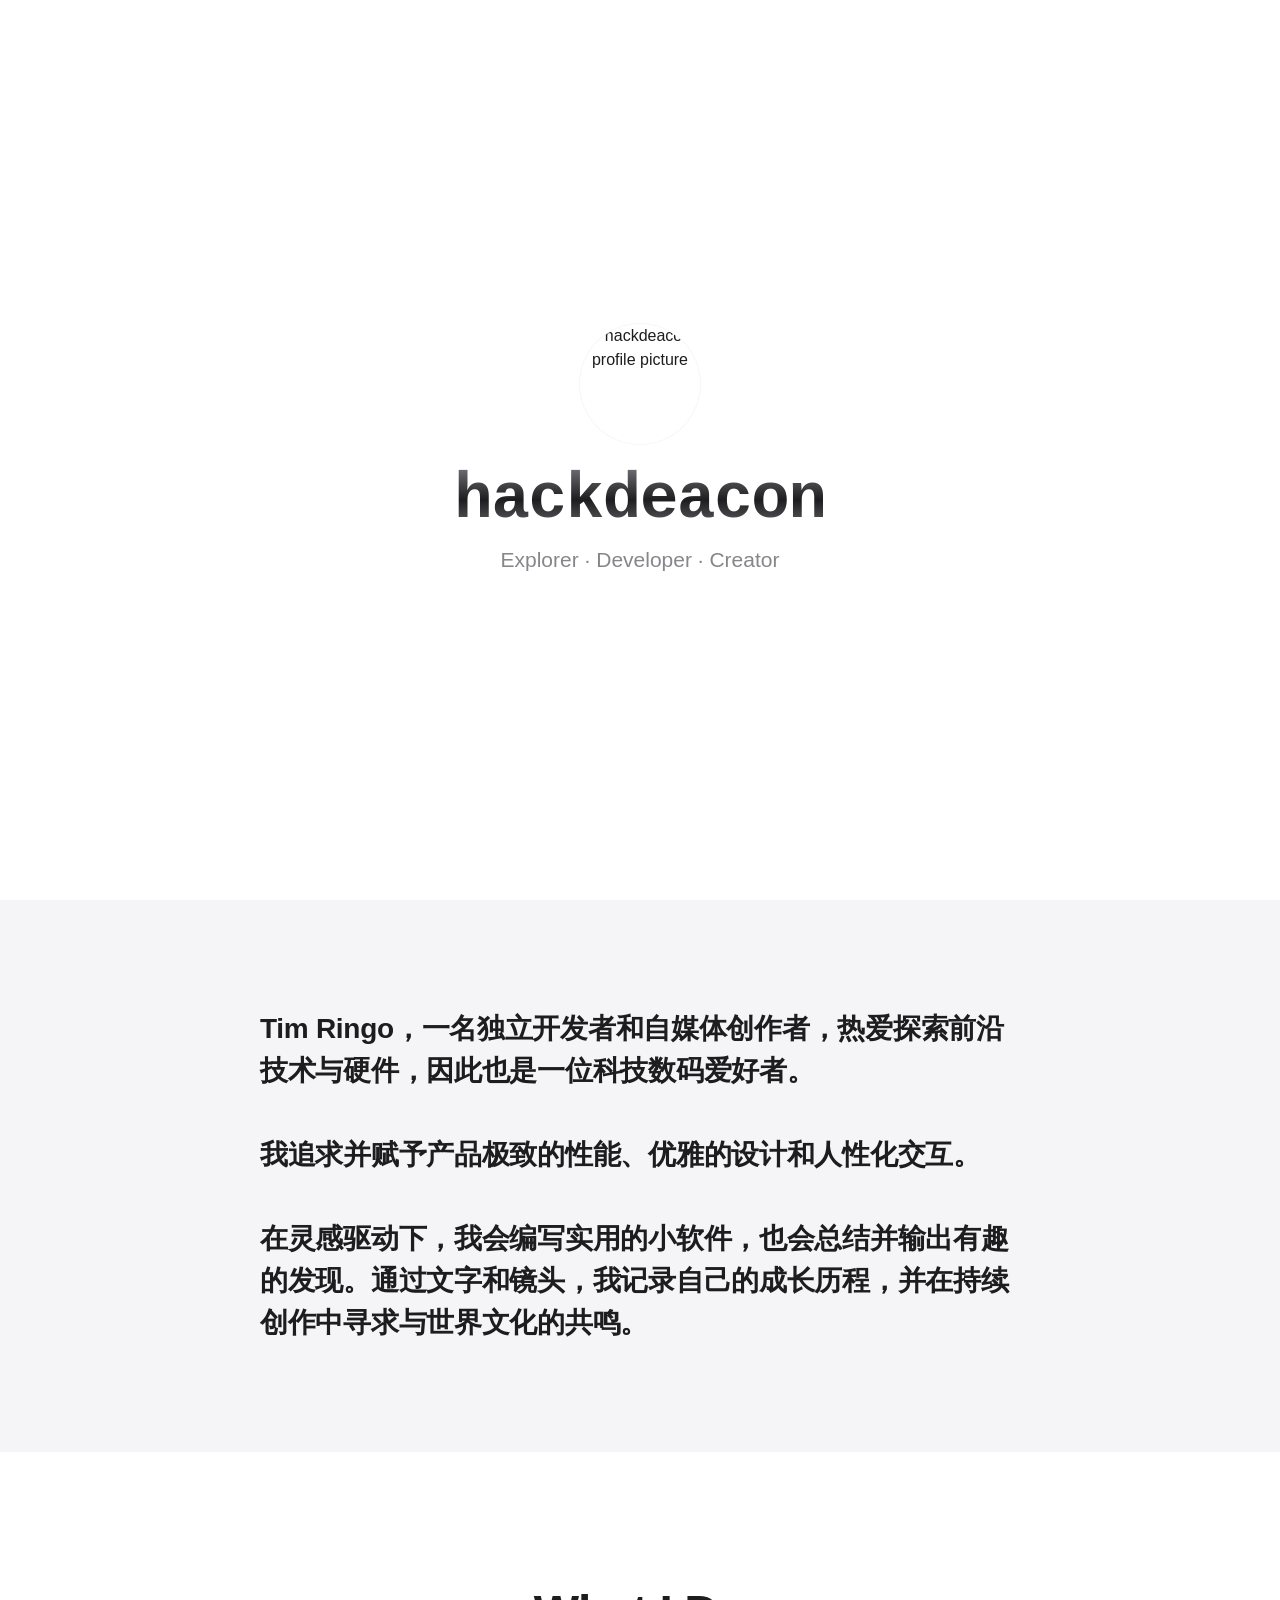
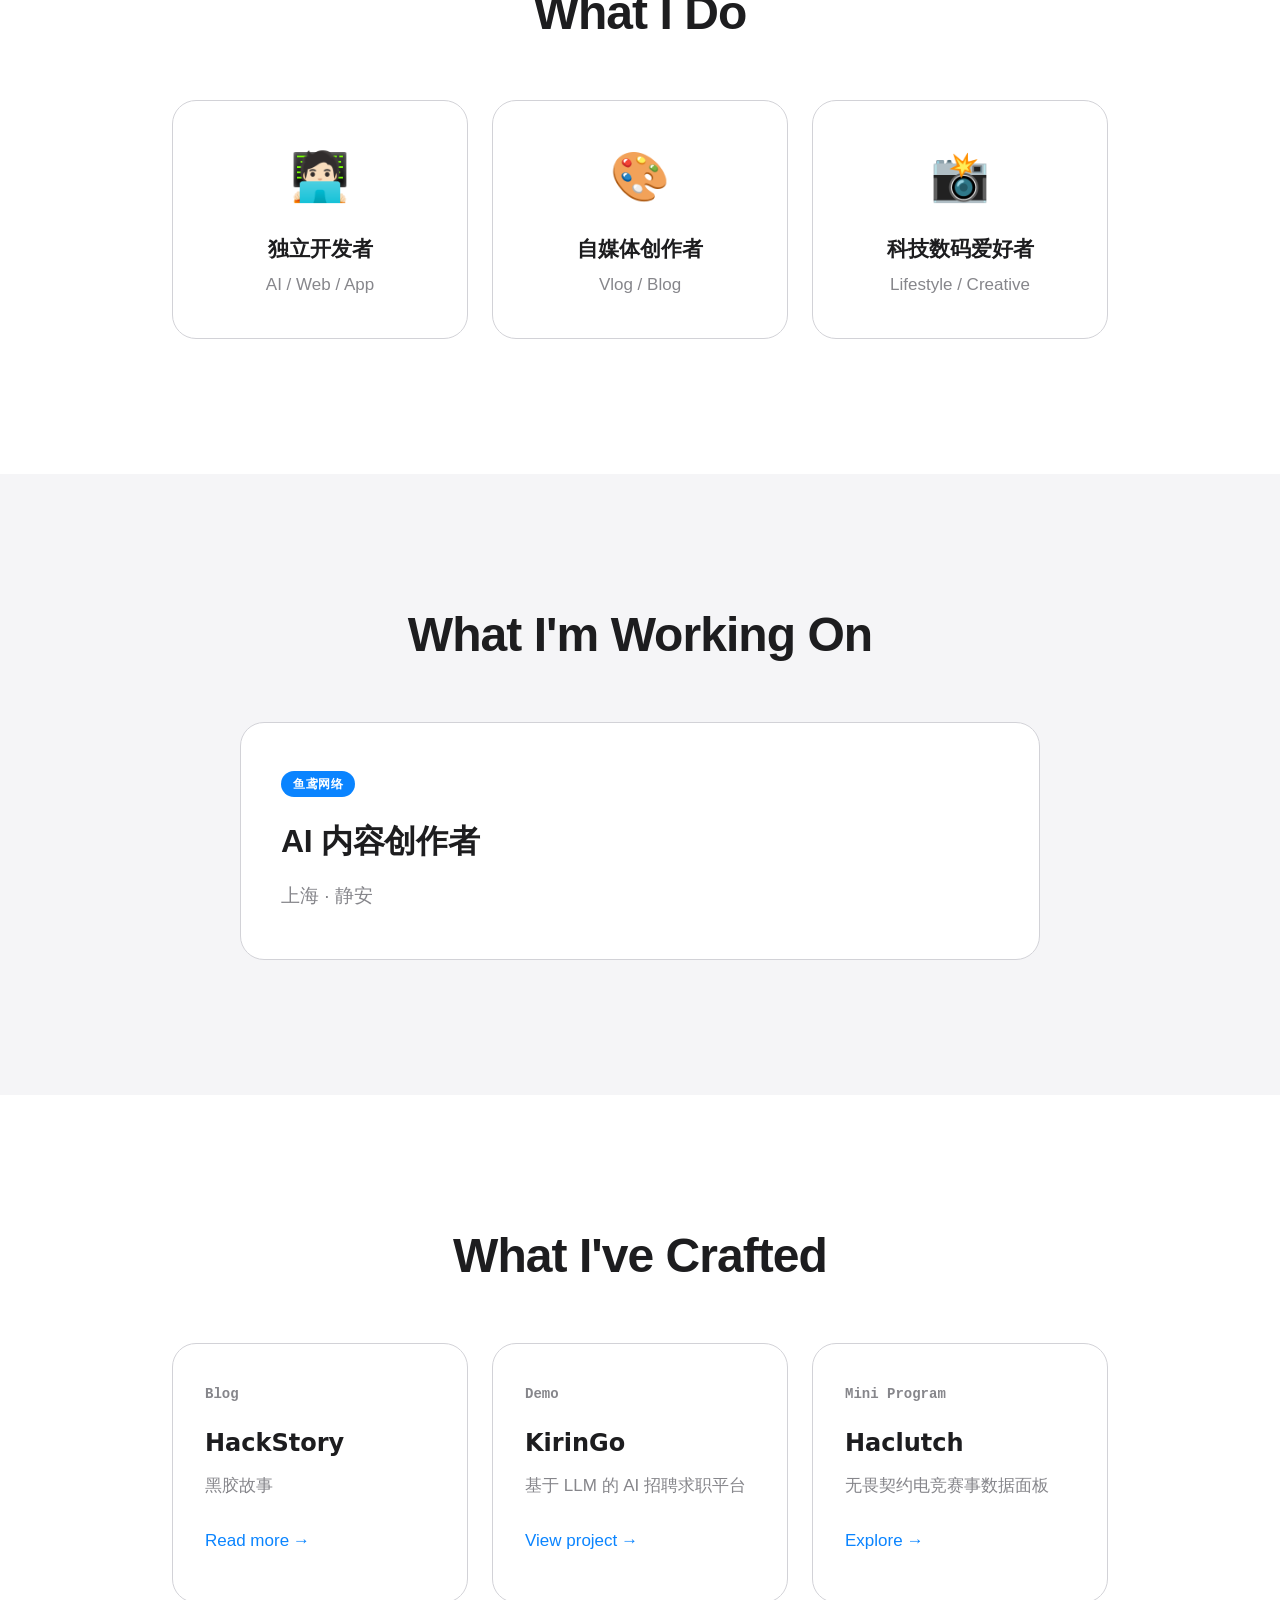
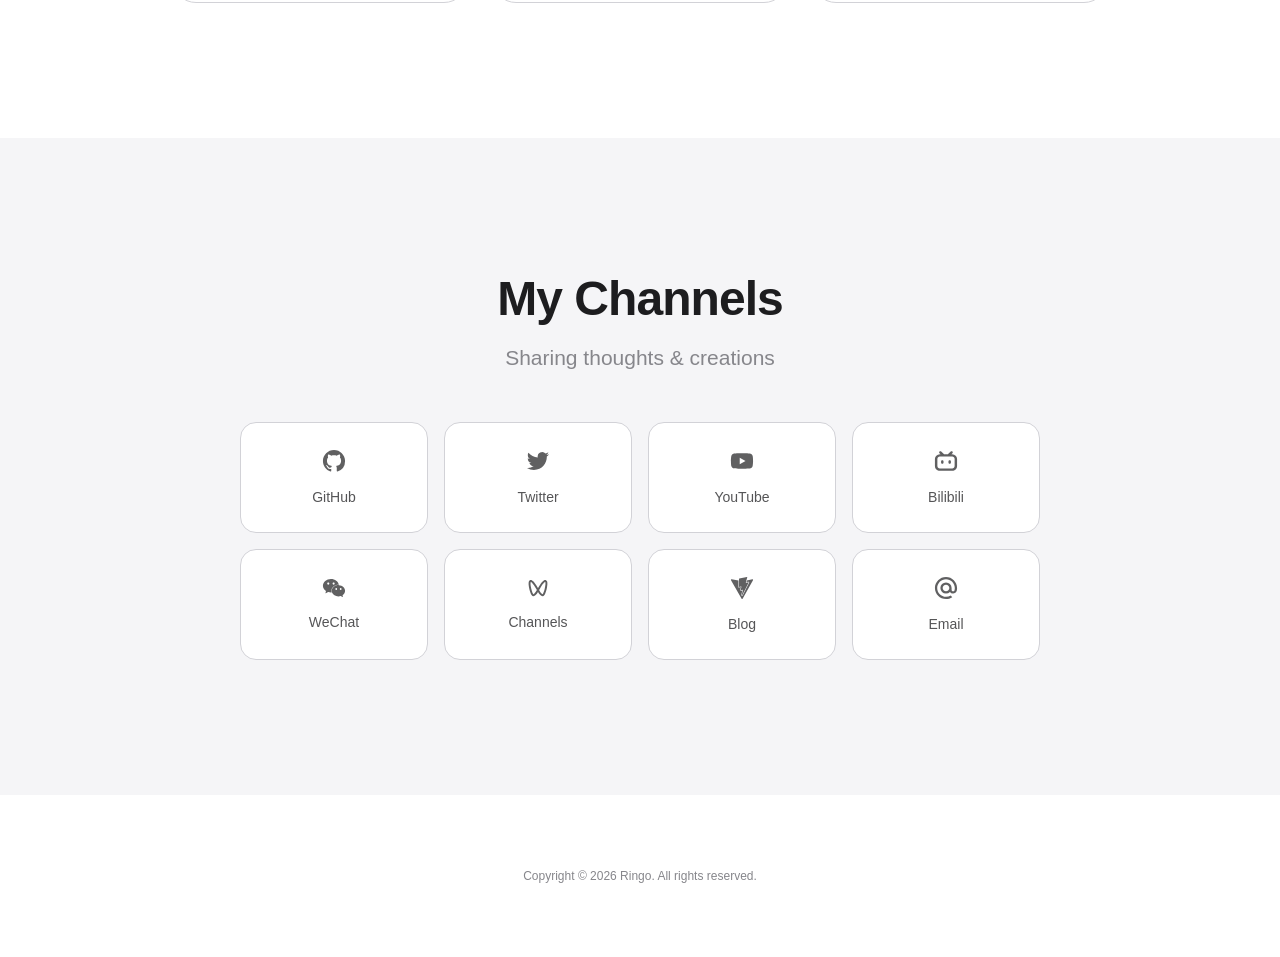
==== index.html @ c04f40dc "Update index.html" ====
<!DOCTYPE html>
<html lang="en">

<head>
    <meta charset="UTF-8">
    <meta name="viewport" content="width=device-width, initial-scale=1.0, viewport-fit=cover">

    <meta name="format-detection" content="telephone=no">
    <meta name="mobile-web-app-capable" content="yes">
    <meta name="apple-mobile-web-app-capable" content="yes">
    <meta name="apple-mobile-web-app-status-bar-style" content="black-translucent">

    <title>hackdeacon</title>
    <meta name="description"
        content="黑衣执事（hackdeacon）是天麟（Ringo）的个人品牌，专注 AI、Web、App 开发与科技数码内容创作。追求极致性能与优雅设计，用代码和镜头记录创作历程。">
    <meta name="keywords" content="黑衣执事, hackdeacon, 天麟, Ringo, 独立开发者, 自媒体创作者, 科技数码, developer, content creator, tech enthusiast">
    <meta name="author" content="天麟 Ringo">
    <meta name="robots" content="index, follow">
    <link rel="canonical" href="https://hackdeacon.cn/">

    <meta property="og:type" content="website">
    <meta property="og:url" content="https://hackdeacon.cn/">
    <meta property="og:title" content="hackdeacon | 黑衣执事">
    <meta property="og:description"
        content="黑衣执事（hackdeacon）是天麟（Ringo）的个人品牌，专注 AI、Web、App 开发与科技数码内容创作。追求极致性能与优雅设计，用代码和镜头记录创作历程。">
    <meta property="og:image" content="https://rz.hackdeacon.cn/hotlink-ok/Warm_Woodlight.webp">
    <meta property="og:image:width" content="1200">
    <meta property="og:image:height" content="630">
    <meta property="og:image:alt" content="黑衣执事 hackdeacon - Developer, Creator, Techie">
    <meta property="og:site_name" content="黑衣执事 hackdeacon">
    <meta property="og:locale" content="zh_CN">

    <meta property="twitter:card" content="summary_large_image">
    <meta property="twitter:url" content="https://hackdeacon.cn/">
    <meta property="twitter:title" content="hackdeacon | 黑衣执事">
    <meta property="twitter:description"
        content="黑衣执事（hackdeacon）是天麟（Ringo）的个人品牌，专注 AI、Web、App 开发与科技数码内容创作。追求极致性能与优雅设计，用代码和镜头记录创作历程。">
    <meta property="twitter:image" content="https://rz.hackdeacon.cn/hotlink-ok/Warm_Woodlight.webp">
    <meta name="twitter:creator" content="@hackdeacon">
    <meta name="twitter:site" content="@hackdeacon">

    <meta name="theme-color" content="#ffffff" media="(prefers-color-scheme: light)">
    <meta name="theme-color" content="#000000" media="(prefers-color-scheme: dark)">

    <link rel="icon" type="image/png" sizes="32x32" href="https://pic.hackdeacon.cn/hack.png">
    <link rel="icon" type="image/png" sizes="16x16" href="https://pic.hackdeacon.cn/hack.png">
    <link rel="shortcut icon" href="https://pic.hackdeacon.cn/hack.png">

    <link rel="apple-touch-icon" sizes="180x180" href="https://pic.hackdeacon.cn/hack.png">
    <link rel="apple-touch-icon" sizes="152x152" href="https://pic.hackdeacon.cn/hack.png">
    <link rel="apple-touch-icon" sizes="120x120" href="https://pic.hackdeacon.cn/hack.png">
    <link rel="apple-touch-icon" sizes="76x76" href="https://pic.hackdeacon.cn/hack.png">

    <link rel="preconnect" href="https://pic.hackdeacon.cn" crossorigin>
    <link rel="dns-prefetch" href="https://pic.hackdeacon.cn">

    <style>
        :root {
            --bg: #fff;
            --bg-secondary: #f5f5f7;
            --text: #1d1d1f;
            --text-secondary: #86868b;
            --border: #d2d2d7;
            --accent: #0A84FF;
            --card-bg: #fff;
        }

        @media (prefers-color-scheme: dark) {
            :root {
                --bg: #000;
                --bg-secondary: #1d1d1f;
                --text: #f5f5f7;
                --text-secondary: #86868b;
                --border: #424245;
                --accent: #FF5C8D;
                --card-bg: #1d1d1f;
            }
        }

        * {
            margin: 0;
            padding: 0;
            box-sizing: border-box;
        }

        body {
            font-family: -apple-system, BlinkMacSystemFont, 'Segoe UI', 'Roboto', 'Helvetica Neue', Arial, sans-serif;
            background: var(--bg);
            color: var(--text);
            line-height: 1.5;
            -webkit-font-smoothing: antialiased;
            -moz-osx-font-smoothing: grayscale;
        }

        .hero {
            min-height: 100vh;
            min-height: 100dvh;
            display: flex;
            flex-direction: column;
            justify-content: center;
            align-items: center;
            text-align: center;
            padding: 22px;
        }
    </style>

    <link rel="stylesheet" href="styles.css">

    <script type="application/ld+json">
    {
        "@context": "https://schema.org",
        "@graph": [
            {
                "@type": "Person",
                "@id": "https://hackdeacon.cn/#person",
                "name": "天麟",
                "alternateName": ["Ringo", "hackdeacon", "黑衣执事"],
                "url": "https://hackdeacon.cn/",
                "image": "https://pic.hackdeacon.cn/hack-640.webp",
                "description": "黑衣执事（hackdeacon）是天麟（Ringo）的个人品牌，专注 AI、Web、App 开发与科技数码内容创作。追求极致性能与优雅设计，用代码和镜头记录创作历程。",
                "jobTitle": "Indie Developer & Content Creator",
                "email": "hello@hackdeacon.cn",
                "sameAs": [
                    "https://github.com/hackdeacon",
                    "https://x.com/hackdeacon",
                    "https://youtube.com/@hackdeacon",
                    "https://space.bilibili.com/287107582",
                    "https://hackstory.cn"
                ]
            },
            {
                "@type": "WebSite",
                "@id": "https://hackdeacon.cn/#website",
                "name": "黑衣执事 hackdeacon",
                "url": "https://hackdeacon.cn/",
                "publisher": {
                    "@id": "https://hackdeacon.cn/#person"
                },
                "inLanguage": "zh-CN"
            },
            {
                "@type": "ProfilePage",
                "@id": "https://hackdeacon.cn/#profilepage",
                "url": "https://hackdeacon.cn/",
                "name": "黑衣执事 hackdeacon | 天麟 Ringo",
                "isPartOf": {
                    "@id": "https://hackdeacon.cn/#website"
                },
                "mainEntity": {
                    "@id": "https://hackdeacon.cn/#person"
                },
                "inLanguage": "zh-CN"
            }
        ]
    }
    </script>
</head>

<body>
    <header>
        <section class="hero">
            <img src="https://pic.hackdeacon.cn/hack-640.webp" class="avatar" alt="hackdeacon profile picture" width="120"
                height="120" loading="eager" fetchpriority="high" decoding="async">
            <h1>hackdeacon</h1>
            <p class="subtitle">Explorer · Developer · Creator</p>
        </section>
    </header>

    <main id="main-content">
    <section class="about">
        <div class="container">
            <p class="lead">
                Tim Ringo，一名独立开发者和自媒体创作者，热爱探索前沿技术与硬件，因此也是一位科技数码爱好者。
                <br><br>
                我追求并赋予产品极致的性能、优雅的设计和人性化交互。
                <br><br>
                在灵感驱动下，我会编写实用的小软件，也会总结并输出有趣的发现。通过文字和镜头，我记录自己的成长历程，并在持续创作中寻求与世界文化的共鸣。
            </p>
        </div>
    </section>

    <section class="skills">
        <div class="container">
            <h2>What I Do</h2>
            <div class="skills-grid">
                <div class="skill-card">
                    <div class="skill-icon">🧑🏻‍💻</div>
                    <h3>独立开发者</h3>
                    <p>AI / Web / App</p>
                </div>
                <div class="skill-card">
                    <div class="skill-icon">🎨</div>
                    <h3>自媒体创作者</h3>
                    <p>Vlog / Blog</p>
                </div>
                <div class="skill-card">
                    <div class="skill-icon">📸</div>
                    <h3>科技数码爱好者</h3>
                    <p>Lifestyle / Creative</p>
                </div>
            </div>
        </div>
    </section>

    <section class="current">
        <div class="container">
            <h2>What I'm Working On</h2>
            <div class="current-card">
                <span class="badge">鱼鸢网络</span>
                <h3>AI 内容创作者</h3>
                <p>上海 · 静安</p>
            </div>
        </div>
    </section>

    <section class="projects">
        <div class="container">
            <h2>What I've Crafted</h2>
            <div class="projects-grid">
                <article class="project-card">
                    <div class="project-number">Blog</div>
                    <h3>HackStory</h3>
                    <p>黑胶故事</p>
                    <a href="https://hackstory.cn" class="link" target="_blank" aria-label="Read more about HackStory">Read more</a>
                </article>
                <article class="project-card">
                    <div class="project-number">Demo</div>
                    <h3>KirinGo</h3>
                    <p>基于 LLM 的 AI 招聘求职平台</p>
                    <a href="https://kiringo.cn" class="link" target="_blank">View project</a>
                </article>
                <article class="project-card">
                    <div class="project-number">Mini Program</div>
                    <h3>Haclutch</h3>
                    <p>无畏契约电竞赛事数据面板</p>
                    <a href="https://vct.hackdeacon.cn" class="link" target="_blank">Explore</a>
                </article>
            </div>
        </div>
    </section>

    <section class="channels">
        <div class="container">
            <h2>My Channels</h2>
            <p class="section-desc">Sharing thoughts & creations</p>
            <nav class="social-links">
                <a href="https://github.com/hackdeacon" target="_blank" rel="noopener noreferrer" aria-label="GitHub"
                    data-platform="github">
                    <svg viewBox="-1 -1 26 26" fill="currentColor">
                        <path
                            d="M12 0C5.37 0 0 5.37 0 12c0 5.31 3.435 9.795 8.205 11.385.6.105.825-.255.825-.57 0-.285-.015-1.23-.015-2.235-3.015.555-3.795-.735-4.035-1.41-.135-.345-.72-1.41-1.23-1.695-.42-.225-1.02-.78-.015-.795.945-.015 1.62.87 1.845 1.23 1.08 1.815 2.805 1.305 3.495.99.105-.78.42-1.305.765-1.605-2.67-.3-5.46-1.335-5.46-5.925 0-1.305.465-2.385 1.23-3.225-.12-.3-.54-1.53.12-3.18 0 0 1.005-.315 3.3 1.23.96-.27 1.98-.405 3-.405s2.04.135 3 .405c2.295-1.56 3.3-1.23 3.3-1.23.66 1.65.24 2.88.12 3.18.765.84 1.23 1.905 1.23 3.225 0 4.605-2.805 5.625-5.475 5.925.435.375.81 1.095.81 2.22 0 1.605-.015 2.895-.015 3.3 0 .315.225.69.825.57A12.02 12.02 0 0024 12c0-6.63-5.37-12-12-12z" />
                    </svg>
                    <span>GitHub</span>
                </a>
                <a href="https://x.com/hackdeacon" target="_blank" rel="noopener noreferrer" aria-label="Twitter"
                    data-platform="twitter">
                    <svg viewBox="-1 -1 26 26" fill="currentColor">
                        <path
                            d="M23.953 4.57a10 10 0 01-2.825.775 4.958 4.958 0 002.163-2.723c-.951.555-2.005.959-3.127 1.184a4.92 4.92 0 00-8.384 4.482C7.69 8.095 4.067 6.13 1.64 3.162a4.822 4.822 0 00-.666 2.475c0 1.71.87 3.213 2.188 4.096a4.904 4.904 0 01-2.228-.616v.06a4.923 4.923 0 003.946 4.827 4.996 4.996 0 01-2.212.085 4.936 4.936 0 004.604 3.417 9.867 9.867 0 01-6.102 2.105c-.39 0-.779-.023-1.17-.067a13.995 13.995 0 007.557 2.209c9.053 0 13.998-7.496 13.998-13.985 0-.21 0-.42-.015-.63A9.935 9.935 0 0024 4.59z" />
                    </svg>
                    <span>Twitter</span>
                </a>
                <a href="https://youtube.com/@hackdeacon" target="_blank" rel="noopener noreferrer" aria-label="YouTube"
                    data-platform="youtube">
                    <svg viewBox="-1 -1 26 26" fill="currentColor">
                        <path
                            d="M23.498 6.186a3.016 3.016 0 0 0-2.122-2.136C19.505 3.545 12 3.545 12 3.545s-7.505 0-9.377.505A3.017 3.017 0 0 0 .502 6.186C0 8.07 0 12 0 12s0 3.93.502 5.814a3.016 3.016 0 0 0 2.122 2.136c1.871.505 9.376.505 9.376.505s7.505 0 9.377-.505a3.015 3.015 0 0 0 2.122-2.136C24 15.93 24 12 24 12s0-3.93-.502-5.814zM9.545 15.568V8.432L15.818 12l-6.273 3.568z" />
                    </svg>
                    <span>YouTube</span>
                </a>
                <a href="https://space.bilibili.com/287107582" target="_blank" rel="noopener noreferrer"
                    aria-label="Bilibili" data-platform="bilibili">
                    <svg viewBox="-1 -1 26 26" fill="currentColor">
                        <path
                            d="M17.813 4.653h.854c1.51.054 2.769.578 3.773 1.574 1.004.995 1.524 2.249 1.56 3.76v7.36c-.036 1.51-.556 2.769-1.56 3.773s-2.262 1.524-3.773 1.56H5.333c-1.51-.036-2.769-.556-3.773-1.56S.036 18.858 0 17.347v-7.36c.036-1.511.556-2.765 1.56-3.76 1.004-.996 2.262-1.52 3.773-1.574h.774l-1.174-1.12a1.234 1.234 0 0 1-.373-.906c0-.356.124-.658.373-.907l.027-.027c.267-.249.573-.373.92-.373.347 0 .653.124.92.373L9.653 4.44c.071.071.134.142.187.213h4.267a.836.836 0 0 1 .16-.213l2.853-2.747c.267-.249.573-.373.92-.373.347 0 .662.151.929.4.267.249.391.551.391.907 0 .355-.124.657-.373.906zM5.333 7.24c-.746.018-1.373.276-1.88.773-.506.498-.769 1.13-.786 1.894v7.52c.017.764.28 1.395.786 1.893.507.498 1.134.756 1.88.773h13.334c.746-.017 1.373-.275 1.88-.773.506-.498.769-1.129.786-1.893v-7.52c-.017-.765-.28-1.396-.786-1.894-.507-.497-1.134-.755-1.88-.773zM8 11.107c.373 0 .684.124.933.373.25.249.383.569.4.96v1.173c-.017.391-.15.711-.4.96-.249.25-.56.374-.933.374s-.684-.125-.933-.374c-.25-.249-.383-.569-.4-.96V12.44c.017-.391.15-.711.4-.96.249-.249.56-.373.933-.373zm8 0c.373 0 .684.124.933.373.25.249.383.569.4.96v1.173c-.017.391-.15.711-.4.96-.249.25-.56.374-.933.374s-.684-.125-.933-.374c-.25-.249-.383-.569-.4-.96V12.44c.017-.391.15-.711.4-.96.249-.249.56-.373.933-.373z" />
                    </svg>
                    <span>Bilibili</span>
                </a>
                <button type="button" aria-label="WeChat" title="微信公众号" data-platform="wechat">
                    <svg viewBox="-1 -1 26 26" fill="currentColor">
                        <path
                            d="M8.691 2.188C3.891 2.188 0 5.476 0 9.53c0 2.212 1.17 4.203 3.002 5.55a.59.59 0 0 1 .213.665l-.39 1.48c-.019.07-.048.141-.048.213 0 .163.13.295.29.295a.326.326 0 0 0 .167-.054l1.903-1.114a.864.864 0 0 1 .717-.098 10.16 10.16 0 0 0 2.837.403c.276 0 .543-.027.811-.05-.857-2.578.157-4.972 1.932-6.446 1.703-1.415 3.882-1.98 5.853-1.838-.576-3.583-4.196-6.348-8.596-6.348zM5.785 5.991c.642 0 1.162.529 1.162 1.18a1.17 1.17 0 0 1-1.162 1.178A1.17 1.17 0 0 1 4.623 7.17c0-.651.52-1.18 1.162-1.18zm5.813 0c.642 0 1.162.529 1.162 1.18a1.17 1.17 0 0 1-1.162 1.178 1.17 1.17 0 0 1-1.162-1.178c0-.651.52-1.18 1.162-1.18zm5.34 2.867c-1.797-.052-3.746.512-5.28 1.786-1.72 1.428-2.687 3.72-1.78 6.22.942 2.453 3.666 4.229 6.884 4.229.826 0 1.622-.12 2.361-.336a.722.722 0 0 1 .598.082l1.584.926a.272.272 0 0 0 .14.047c.134 0 .24-.111.24-.247 0-.06-.023-.12-.038-.177l-.327-1.233a.582.582 0 0 1-.023-.156.49.49 0 0 1 .201-.398C23.024 18.48 24 16.82 24 14.98c0-3.21-2.931-5.837-6.656-6.088V8.89c-.135-.01-.27-.027-.407-.03zm-2.53 3.274c.535 0 .969.44.969.982a.976.976 0 0 1-.969.983.976.976 0 0 1-.969-.983c0-.542.434-.982.969-.982zm4.844 0c.535 0 .969.44.969.982a.976.976 0 0 1-.969.983.976.976 0 0 1-.969-.983c0-.542.434-.982.969-.982z" />
                    </svg>
                    <span>WeChat</span>
                </button>
                <button type="button" aria-label="WeChat Channels" title="微信视频号" data-platform="channels">
                    <svg viewBox="-1 -1 34 34" fill="currentColor">
                        <path fill-rule="evenodd"
                            d="M28.866 6.588c.953 2.305.236 6.813-.276 9.295-.773 3.749-2.017 7.482-3.17 9.512-.768 1.35-1.535 2.038-2.414 2.166-.141.02-.285.031-.427.031-2.598 0-5.071-3.392-6.58-5.976-1.507 2.584-3.98 5.976-6.578 5.976-.142 0-.286-.01-.427-.031-.879-.128-1.646-.817-2.413-2.166-1.154-2.03-2.398-5.763-3.171-9.512-.512-2.482-1.229-6.99-.276-9.295.692-1.671 1.847-2 2.474-2.047 2.33-.173 5.102 2.692 9.251 9.58.42.697.807 1.345 1.141 1.904.335-.562.723-1.21 1.14-1.903 3.965-6.581 6.66-9.492 8.936-9.586 1.303-.017 2.31.893 2.79 2.052zm-23.248 1.2c-.485 1.494-.11 5.343.939 9.515 1.02 4.051 2.123 6.337 2.699 7.205a.504.504 0 00.658.17c.508-.27 1.391-.981 2.668-2.838a31.488 31.488 0 001.844-3.085c-.408-.69-1.108-1.867-1.92-3.216C8.898 9.55 6.99 7.904 6.222 7.452c-.313-.184-.499.09-.604.336zm20.707-.156a.37.37 0 00-.54-.184c-.762.446-2.671 2.083-6.29 8.091a507.636 507.636 0 00-1.925 3.223c1.543 3.007 3.319 5.197 4.398 5.869a.593.593 0 00.815-.178c.58-.903 1.661-3.18 2.66-7.15 1.087-4.321 1.45-8.295.884-9.665l-.002-.006z"
                            clip-rule="evenodd" />
                    </svg>
                    <span>Channels</span>
                </button>
                <a href="https://hackstory.cn" target="_blank" rel="noopener noreferrer" aria-label="Blog"
                    data-platform="blog">
                    <svg viewBox="-1 -1 26 26" fill="none">
                        <defs>
                            <linearGradient id="blog-gradient-outer" x1="0%" y1="10%" x2="60%" y2="80%">
                                <stop offset="0%" stop-color="#41D1FF" />
                                <stop offset="100%" stop-color="#BD34FE" />
                            </linearGradient>
                            <linearGradient id="blog-gradient-inner" x1="40%" y1="0%" x2="50%" y2="90%">
                                <stop offset="0%" stop-color="#FFEA83" />
                                <stop offset="10%" stop-color="#FFDD35" />
                                <stop offset="100%" stop-color="#FFA800" />
                            </linearGradient>
                        </defs>
                        <g class="blog-default">
                            <path fill="currentColor"
                                d="M11.58 23.691a.612.612 0 0 0 1.066-.004l11.26-20.135a.612.612 0 0 0-.644-.9L17.284 3.74l-.544 1.887 2.077-.4a.8.8 0 0 1 .84.369.8.8 0 0 1 .034.783L12.9 19.93l-.013.025-.015.023-.122.19a.801.801 0 0 1-.672.37.826.826 0 0 1-.634-.302.8.8 0 0 1-.16-.67l1.029-4.981-1.12.34a.81.81 0 0 1-.86-.262.802.802 0 0 1-.165-.67l.63-3.08-2.027.468a.808.808 0 0 1-.768-.233.81.81 0 0 1-.217-.6l.389-6.57-7.44-1.33a.612.612 0 0 0-.64.906z" />
                            <path fill="currentColor"
                                d="m8.286 10.578.512-8.657a.306.306 0 0 1 .247-.282L17.377.006a.306.306 0 0 1 .353.385l-1.558 5.403a.306.306 0 0 0 .352.385l2.388-.46a.306.306 0 0 1 .332.438l-6.79 13.55-.123.19a.294.294 0 0 1-.252.14c-.177 0-.35-.152-.305-.369l1.095-5.301a.306.306 0 0 0-.388-.355l-1.433.435a.306.306 0 0 1-.389-.354l.69-3.375a.306.306 0 0 0-.37-.36l-2.32.536a.306.306 0 0 1-.374-.316z" />
                        </g>
                        <g class="blog-gradient">
                            <path fill="url(#blog-gradient-outer)"
                                d="M11.58 23.691a.612.612 0 0 0 1.066-.004l11.26-20.135a.612.612 0 0 0-.644-.9L17.284 3.74l-.544 1.887 2.077-.4a.8.8 0 0 1 .84.369.8.8 0 0 1 .034.783L12.9 19.93l-.013.025-.015.023-.122.19a.801.801 0 0 1-.672.37.826.826 0 0 1-.634-.302.8.8 0 0 1-.16-.67l1.029-4.981-1.12.34a.81.81 0 0 1-.86-.262.802.802 0 0 1-.165-.67l.63-3.08-2.027.468a.808.808 0 0 1-.768-.233.81.81 0 0 1-.217-.6l.389-6.57-7.44-1.33a.612.612 0 0 0-.64.906z" />
                            <path fill="url(#blog-gradient-inner)"
                                d="m8.286 10.578.512-8.657a.306.306 0 0 1 .247-.282L17.377.006a.306.306 0 0 1 .353.385l-1.558 5.403a.306.306 0 0 0 .352.385l2.388-.46a.306.306 0 0 1 .332.438l-6.79 13.55-.123.19a.294.294 0 0 1-.252.14c-.177 0-.35-.152-.305-.369l1.095-5.301a.306.306 0 0 0-.388-.355l-1.433.435a.306.306 0 0 1-.389-.354l.69-3.375a.306.306 0 0 0-.37-.36l-2.32.536a.306.306 0 0 1-.374-.316z" />
                        </g>
                    </svg>
                    <span>Blog</span>
                </a>
                <a href="mailto:hello@hackdeacon.cn" aria-label="Email" data-platform="email">
                    <svg viewBox="-1 -1 26 26" fill="currentColor">
                        <path
                            d="M15.61 12c0 1.99-1.62 3.61-3.61 3.61-1.99 0-3.61-1.62-3.61-3.61 0-1.99 1.62-3.61 3.61-3.61 1.99 0 3.61 1.62 3.61 3.61M12 0C5.383 0 0 5.383 0 12s5.383 12 12 12c2.424 0 4.761-.722 6.76-2.087l.034-.024-1.617-1.879-.027.017A9.494 9.494 0 0 1 12 21.54c-5.26 0-9.54-4.28-9.54-9.54 0-5.26 4.28-9.54 9.54-9.54 5.26 0 9.54 4.28 9.54 9.54a9.63 9.63 0 0 1-.225 2.05c-.301 1.239-1.169 1.618-1.82 1.568-.654-.053-1.42-.52-1.426-1.661V12A6.076 6.076 0 0 0 12 5.93 6.076 6.076 0 0 0 5.93 12 6.076 6.076 0 0 0 12 18.07a6.02 6.02 0 0 0 4.3-1.792 3.9 3.9 0 0 0 3.32 1.805c.874 0 1.74-.292 2.437-.821.719-.547 1.256-1.336 1.553-2.285.047-.154.135-.504.135-.507l.002-.013c.175-.76.253-1.52.253-2.457 0-6.617-5.383-12-12-12" />
                    </svg>
                    <span>Email</span>
                </a>
            </nav>
        </div>
    </section>
    </main>

    <footer>
        <p>Copyright © 2026 Ringo. All rights reserved.</p>
    </footer>

    <div id="qrModal" class="qr-modal">
        <div class="qr-modal-content">
            <button class="qr-modal-close" aria-label="Close">
                <svg width="20" height="20" viewBox="0 0 20 20" fill="none">
                    <path d="M15 5L5 15M5 5L15 15" stroke="currentColor" stroke-width="2" stroke-linecap="round" />
                </svg>
            </button>
            <div class="qr-modal-header">
                <h3 id="qrTitle" class="qr-modal-title"></h3>
                <p id="qrDesc" class="qr-modal-desc"></p>
            </div>
            <div class="qr-image-wrapper">
                <img id="qrImage" src="" alt="QR Code" class="qr-image">
            </div>
        </div>
    </div>

    <script src="script.js" defer></script>
</body>

</html>
---- styles.css ----
/* Critical CSS is inlined in HTML for faster first paint */

/* Extended CSS Variables */
:root {
    --focus-ring: 0 0 0 4px rgba(10, 132, 255, 0.25);
    --selection-bg: rgba(10, 132, 255, 0.2);
    --selection-text: #1d1d1f;
    --ease-standard: cubic-bezier(0.25, 0.1, 0.25, 1);
    --font-mono: ui-monospace, 'SF Mono', Monaco, Menlo, Consolas, 'Courier New', monospace;
}

@media (prefers-color-scheme: dark) {
    :root {
        --focus-ring: 0 0 0 4px rgba(255, 92, 141, 0.25);
        --selection-bg: rgba(255, 92, 141, 0.3);
        --selection-text: #f5f5f7;
    }
}

html {
    scroll-behavior: smooth;
}

/* Custom Text Selection */
::selection {
    background: var(--selection-bg);
    color: var(--selection-text);
}

/* iOS Safe Area Support */
@supports (padding: env(safe-area-inset-top)) {
    body {
        padding-top: env(safe-area-inset-top);
        padding-bottom: env(safe-area-inset-bottom);
        padding-left: env(safe-area-inset-left);
        padding-right: env(safe-area-inset-right);
    }
}

@media (prefers-reduced-motion: reduce) {

    *,
    *::before,
    *::after {
        animation-duration: 0.01ms !important;
        animation-iteration-count: 1 !important;
        transition-duration: 0.01ms !important;
        scroll-behavior: auto !important;
    }
}

/* Extended body styles beyond critical CSS */
body {
    -webkit-text-size-adjust: 100%;
    text-size-adjust: 100%;
}

/* Focus Styles */
a:focus-visible,
button:focus-visible {
    outline: none;
    box-shadow: var(--focus-ring);
    border-radius: 12px;
}

*:focus:not(:focus-visible) {
    outline: none;
}

/* Remove tap highlight on all interactive elements */
a, button, input, textarea {
    -webkit-tap-highlight-color: transparent;
}

.container {
    max-width: 980px;
    margin: 0 auto;
    padding: 0 22px;
}

/* Hero Section - extends critical CSS */
.hero {
    padding: 40px 22px;
}

@supports (height: 100svh) {
    .hero {
        min-height: 100svh;
    }
}

.avatar {
    width: 120px;
    height: 120px;
    border-radius: 50%;
    margin-bottom: 24px;
    box-shadow: 0 0 0 1px rgba(0, 0, 0, 0.04);
    -webkit-user-select: none;
    user-select: none;
    pointer-events: none;
}

@media (prefers-color-scheme: dark) {
    .avatar {
        box-shadow: 0 0 0 1px rgba(255, 255, 255, 0.1);
    }
}

.hero h1 {
    font-size: clamp(48px, 6vw, 64px);
    font-weight: 800;
    font-family: var(--font-mono);
    letter-spacing: -0.02em;
    line-height: 1;
    margin-bottom: 12px;
    background: linear-gradient(180deg, #6e6e73 0%, #1d1d1f 50%, #6e6e73 100%);
    background-clip: text;
    -webkit-background-clip: text;
    -webkit-text-fill-color: transparent;
    -webkit-user-select: none;
    user-select: none;
}

@media (prefers-color-scheme: dark) {
    .hero h1 {
        background: linear-gradient(180deg, #86868b 0%, #f5f5f7 50%, #86868b 100%);
        background-clip: text;
        -webkit-background-clip: text;
        -webkit-text-fill-color: transparent;
    }
}

.subtitle {
    font-size: 21px;
    color: var(--text-secondary);
    font-weight: 400;
    -webkit-user-select: none;
    user-select: none;
}

/* About Section */
.about {
    padding: clamp(60px, 10vh, 100px) 22px;
    background: var(--bg-secondary);
}

.lead {
    font-size: clamp(21px, 3vw, 28px);
    font-weight: 600;
    text-align: left;
    line-height: 1.5;
    color: var(--text);
    max-width: 760px;
    margin: 0 auto;
    letter-spacing: -0.01em;
}

/* Skills Section */
.skills,
.current,
.projects,
.channels {
    padding: clamp(80px, 12vh, 120px) 22px;
}

.skills h2,
.current h2,
.projects h2,
.channels h2 {
    font-size: 48px;
    font-weight: 600;
    text-align: center;
    letter-spacing: -0.02em;
    line-height: 1.1;
}

.skills h2,
.current h2,
.projects h2 {
    margin-bottom: 60px;
}

.channels h2 {
    margin-bottom: 16px;
}

.skills-grid {
    display: grid;
    grid-template-columns: repeat(auto-fit, minmax(240px, 1fr));
    gap: 24px;
    max-width: 980px;
    margin: 0 auto;
}

/* Card */
.skill-card,
.project-card,
.current-card {
    background: var(--card-bg);
    border-radius: 24px;
    border: 1px solid var(--border);
    padding: 40px 32px;
    transition: transform 0.45s var(--ease-standard),
                border-color 0.45s var(--ease-standard),
                box-shadow 0.45s var(--ease-standard);
    backface-visibility: hidden;
    transform: translateZ(0);
}

@media (hover: hover) and (prefers-reduced-motion: no-preference) {

    .skill-card:hover,
    .project-card:hover {
        transform: scale(1.02);
        border-color: rgba(10, 132, 255, 0.3);
        box-shadow: 0 4px 16px rgba(0, 0, 0, 0.04), 0 8px 32px rgba(0, 0, 0, 0.04);
    }

    @media (prefers-color-scheme: dark) {

        .skill-card:hover,
        .project-card:hover {
            border-color: rgba(255, 92, 141, 0.4);
            box-shadow: 0 4px 16px rgba(0, 0, 0, 0.2), 0 8px 32px rgba(0, 0, 0, 0.2);
        }
    }
}

.skill-card {
    text-align: center;
}

.skill-icon {
    font-size: 48px;
    margin-bottom: 20px;
    -webkit-user-select: none;
    user-select: none;
}

.skill-card h3 {
    font-size: 21px;
    font-weight: 600;
    margin-bottom: 8px;
}

.skill-card p {
    font-size: 17px;
    color: var(--text-secondary);
}

/* Current Section */
.current {
    background: var(--bg-secondary);
}

.current-card {
    padding: 48px 40px;
    max-width: 800px;
    margin: 0 auto;
}

.badge {
    display: inline-block;
    background: var(--accent);
    color: #fff;
    font-size: 12px;
    font-weight: 600;
    padding: 4px 12px;
    border-radius: 999px;
    text-transform: uppercase;
    letter-spacing: 0.5px;
    margin-bottom: 20px;
    -webkit-user-select: none;
    user-select: none;
}

.current-card h3 {
    font-size: 32px;
    font-weight: 600;
    margin-bottom: 16px;
    letter-spacing: -0.01em;
}

.current-card p {
    font-size: 19px;
    line-height: 1.6;
    color: var(--text-secondary);
}

/* Projects Section */
.projects-grid {
    display: grid;
    grid-template-columns: repeat(auto-fit, minmax(280px, 1fr));
    gap: 24px;
    max-width: 980px;
    margin: 0 auto;
}

.project-number {
    font-size: 14px;
    font-weight: 600;
    font-family: var(--font-mono);
    color: var(--text-secondary);
    margin-bottom: 20px;
    -webkit-user-select: none;
    user-select: none;
}

.project-card h3 {
    font-size: 24px;
    font-weight: 600;
    font-family: ui-rounded, 'SF Pro Rounded', -apple-system, BlinkMacSystemFont, 'Segoe UI', system-ui, sans-serif;
    margin-bottom: 12px;
}

.project-card p {
    font-size: 17px;
    line-height: 1.5;
    color: var(--text-secondary);
    margin-bottom: 20px;
}

.link {
    color: var(--accent);
    text-decoration: none;
    font-size: 17px;
    font-weight: 500;
    position: relative;
    min-height: 44px;
    display: inline-flex;
    align-items: center;
    transition: opacity 0.4s var(--ease-standard);
}

.link::after {
    content: '→';
    display: inline-block;
    margin-left: 4px;
    transition: transform 0.5s var(--ease-standard);
    -webkit-user-select: none;
    user-select: none;
}

@media (hover: hover) {
    .link:hover {
        opacity: 0.7;
    }

    .link:hover::after {
        transform: translateX(4px);
    }
}

/* Channels Section */
.channels {
    background: var(--bg-secondary);
}

.section-desc {
    text-align: center;
    font-size: 21px;
    color: var(--text-secondary);
    margin-bottom: 48px;
}

.social-links {
    display: grid;
    grid-template-columns: repeat(auto-fit, minmax(150px, 1fr));
    gap: 16px;
    max-width: 800px;
    margin: 0 auto;
}

.social-links a,
.social-links button {
    display: flex;
    flex-direction: column;
    align-items: center;
    gap: 12px;
    padding: 24px 16px;
    background: var(--card-bg);
    border: 1px solid var(--border);
    border-radius: 16px;
    text-decoration: none;
    color: var(--text);
    min-height: 88px;
    width: 100%;
    cursor: pointer;
    font-family: inherit;
    font-size: inherit;
    transition: transform 0.45s var(--ease-standard),
                background 0.45s var(--ease-standard);
    -webkit-tap-highlight-color: transparent;
    -webkit-user-select: none;
    user-select: none;
}

@media (hover: hover) and (prefers-reduced-motion: no-preference) {
    .social-links a:hover,
    .social-links button:hover {
        will-change: transform;
        background: var(--bg-secondary);
        transform: scale(1.03);
    }

    .social-links a:hover svg,
    .social-links button:hover svg {
        transform: scale(1.08);
        opacity: 1;
    }

    /* Platform-specific brand colors on hover */
    .social-links a[data-platform="github"]:hover svg {
        color: #181717;
    }

    .social-links a[data-platform="twitter"]:hover svg {
        color: #1DA1F2;
    }

    .social-links a[data-platform="youtube"]:hover svg {
        color: #FF0000;
    }

    .social-links a[data-platform="bilibili"]:hover svg {
        color: #FB7299;
    }

    .social-links a[data-platform="wechat"]:hover svg,
    .social-links button[data-platform="wechat"]:hover svg {
        color: #07C160;
    }

    .social-links a[data-platform="channels"]:hover svg,
    .social-links button[data-platform="channels"]:hover svg {
        color: #fa9d3b;
    }

    .social-links a[data-platform="blog"]:hover svg path {
        opacity: 1;
    }

    .social-links a[data-platform="blog"]:hover .blog-gradient {
        opacity: 1;
    }

    .social-links a[data-platform="blog"]:hover .blog-default {
        opacity: 0;
    }

    .social-links a[data-platform="email"]:hover svg {
        color: #EA4335;
    }
}

/* Blog gradient toggle - applies to all devices */
.social-links a[data-platform="blog"] .blog-gradient,
.social-links a[data-platform="blog"] .blog-default {
    transition: opacity 0.45s var(--ease-standard);
}

.social-links a[data-platform="blog"] .blog-gradient {
    opacity: 0;
}

/* Dark mode adjustments for platform colors */
@media (prefers-color-scheme: dark) {
    @media (hover: hover) and (prefers-reduced-motion: no-preference) {
        .social-links a[data-platform="github"]:hover svg {
            color: #ffffff;
        }
    }
}

/* Touch feedback for mobile devices */
@media (hover: none) {
    .social-links a:active,
    .social-links button:active {
        transform: scale(0.97);
        opacity: 0.8;
    }

    .skill-card:active,
    .project-card:active {
        transform: scale(0.98);
        opacity: 0.9;
    }

    .link:active {
        opacity: 0.6;
    }
}

.social-links svg {
    width: 28px;
    height: 28px;
    padding: 2px;
    color: var(--text);
    opacity: 0.7;
    overflow: visible;
    flex-shrink: 0;
    display: block;
    pointer-events: none;
    transition: color 0.45s var(--ease-standard),
                transform 0.45s var(--ease-standard),
                opacity 0.45s var(--ease-standard);
    -webkit-user-select: none;
    user-select: none;
}

@media (prefers-color-scheme: dark) {
    .social-links svg {
        opacity: 0.8;
    }
}

.social-links span {
    font-size: 14px;
    font-weight: 500;
    color: var(--text);
    opacity: 0.75;
    -webkit-user-select: none;
    user-select: none;
}

/* Footer */
footer {
    padding: clamp(40px, 8vh, 80px) 22px;
    text-align: center;
}

footer p {
    font-size: 12px;
    color: var(--text-secondary);
}

/* Responsive */
@media (max-width: 1024px) {

    .skills h2,
    .current h2,
    .projects h2,
    .channels h2 {
        font-size: 40px;
    }

    .skills,
    .current,
    .projects,
    .channels {
        padding: clamp(60px, 10vh, 100px) 22px;
    }

    .about {
        padding: clamp(50px, 8vh, 80px) 22px;
    }
}

@media (max-width: 768px) {
    .hero {
        min-height: auto;
        padding: clamp(80px, 18vh, 120px) 22px;
    }

    .avatar {
        width: 100px;
        height: 100px;
    }

    .hero h1 {
        font-size: 40px;
    }

    .subtitle {
        font-size: 17px;
    }

    .about {
        padding: clamp(40px, 8vh, 60px) 22px;
    }

    .lead {
        font-size: 21px;
        /* Improve readability on mobile */
        line-height: 1.5;
    }

    .skills,
    .current,
    .projects,
    .channels {
        padding: clamp(50px, 10vh, 80px) 22px;
    }

    .skills h2,
    .current h2,
    .projects h2,
    .channels h2 {
        font-size: 32px;
        margin-bottom: 40px;
    }

    .skills-grid {
        grid-template-columns: 1fr;
        gap: 16px;
    }

    .skill-card,
    .current-card,
    .project-card {
        padding: 32px 24px;
    }

    .current-card h3 {
        font-size: 24px;
    }

    .current-card p {
        font-size: 17px;
        line-height: 1.6;
    }

    .projects-grid {
        grid-template-columns: 1fr;
        gap: 16px;
    }

    .project-card p {
        line-height: 1.6;
    }

    .social-links {
        grid-template-columns: repeat(2, 1fr);
        gap: 12px;
    }

    .section-desc {
        font-size: 17px;
    }
}

@media (max-width: 480px) {
    .hero {
        padding: clamp(60px, 15vh, 100px) 20px;
    }

    .avatar {
        width: 90px;
        height: 90px;
        margin-bottom: 20px;
    }

    .hero h1 {
        font-size: 36px;
        margin-bottom: 10px;
    }

    .subtitle {
        font-size: 15px;
    }

    .about {
        padding: clamp(40px, 8vh, 60px) 18px;
    }

    .skills,
    .current,
    .projects,
    .channels {
        padding: clamp(40px, 8vh, 70px) 18px;
    }

    .skills h2,
    .current h2,
    .projects h2,
    .channels h2 {
        font-size: 28px;
        margin-bottom: 32px;
    }

    .lead {
        font-size: 19px;
        line-height: 1.55;
    }

    .skill-card,
    .current-card,
    .project-card {
        padding: 28px 20px;
    }

    .skill-icon {
        font-size: 40px;
    }

    .current-card h3 {
        font-size: 22px;
    }

    .current-card p {
        line-height: 1.65;
    }

    .project-card p {
        line-height: 1.65;
    }

    .social-links {
        gap: 10px;
    }

    .social-links a,
    .social-links button {
        padding: 20px 12px;
        min-height: 84px;
    }
}

@media (min-width: 1440px) {
    .container {
        max-width: 1200px;
    }

    .skills-grid,
    .projects-grid {
        max-width: 1200px;
    }
}

@media (max-height: 700px) and (min-width: 769px) {
    .hero {
        min-height: auto;
        padding: clamp(60px, 12vh, 100px) 22px;
    }

    .about,
    .skills,
    .current,
    .projects,
    .channels {
        padding: clamp(60px, 10vh, 80px) 22px;
    }
}

@media (min-height: 900px) and (min-width: 769px) {
    .hero {
        padding: clamp(60px, 8vh, 100px) 22px;
    }

    .skills,
    .current,
    .projects,
    .channels {
        padding: clamp(100px, 15vh, 150px) 22px;
    }

    .about {
        padding: clamp(80px, 12vh, 120px) 22px;
    }
}

/* QR Code Modal - Apple Style */
.qr-modal {
    display: none;
    position: fixed;
    top: 0;
    left: 0;
    width: 100%;
    height: 100%;
    background: rgba(0, 0, 0, 0.65);
    z-index: 9999;
    opacity: 0;
    transition: opacity 0.35s cubic-bezier(0.4, 0, 0.2, 1);
    backdrop-filter: blur(4px) saturate(0%);
    -webkit-backdrop-filter: blur(4px) saturate(0%);
    align-items: center;
    justify-content: center;
}

.qr-modal.active {
    opacity: 1;
}

.qr-modal-content {
    position: relative;
    width: min(440px, 90vw);
    background: rgba(255, 255, 255, 0.98);
    border-radius: 24px;
    box-shadow:
        0 0 0 0.5px rgba(0, 0, 0, 0.04),
        0 30px 60px -15px rgba(0, 0, 0, 0.3),
        0 0 100px rgba(0, 0, 0, 0.15);
    transform: scale(0.94) translateY(20px);
    opacity: 0;
    transition: transform 0.45s cubic-bezier(0.32, 0.72, 0, 1),
                opacity 0.45s cubic-bezier(0.32, 0.72, 0, 1);
    overflow: hidden;
    -webkit-user-select: none;
    user-select: none;
}

.qr-modal.active .qr-modal-content {
    transform: scale(1) translateY(0);
    opacity: 1;
}

@media (prefers-color-scheme: dark) {
    .qr-modal-content {
        background: rgba(28, 28, 30, 0.98);
        box-shadow:
            0 0 0 0.5px rgba(255, 255, 255, 0.08),
            0 30px 60px -15px rgba(0, 0, 0, 0.6),
            0 0 100px rgba(0, 0, 0, 0.4);
    }
}

.qr-modal-close {
    position: absolute;
    top: 16px;
    right: 16px;
    width: 36px;
    height: 36px;
    border: none;
    background: rgba(120, 120, 128, 0.12);
    color: #666;
    border-radius: 50%;
    cursor: pointer;
    display: flex;
    align-items: center;
    justify-content: center;
    transition: background 0.2s cubic-bezier(0.4, 0, 0.2, 1),
                transform 0.2s cubic-bezier(0.4, 0, 0.2, 1);
    z-index: 10;
    -webkit-tap-highlight-color: transparent;
}

.qr-modal-close:hover {
    background: rgba(120, 120, 128, 0.2);
    transform: scale(1.08);
}

.qr-modal-close:active {
    transform: scale(0.96);
}

.qr-modal-close svg {
    width: 20px;
    height: 20px;
}

@media (prefers-color-scheme: dark) {
    .qr-modal-close {
        background: rgba(120, 120, 128, 0.2);
        color: #aaa;
    }

    .qr-modal-close:hover {
        background: rgba(120, 120, 128, 0.32);
        color: #fff;
    }
}

.qr-modal-header {
    padding: 32px 32px 20px;
    text-align: center;
}

.qr-modal-title {
    font-size: 22px;
    font-weight: 600;
    letter-spacing: -0.02em;
    color: var(--text);
    margin: 0 0 8px;
}

.qr-modal-desc {
    font-size: 15px;
    color: var(--text-secondary);
    margin: 0;
    line-height: 1.5;
    letter-spacing: -0.01em;
}

.qr-image-wrapper {
    padding: 0 32px 32px;
    display: flex;
    justify-content: center;
    align-items: center;
}

.qr-image {
    display: block;
    width: 100%;
    max-width: 320px;
    height: auto;
    border-radius: 16px;
    box-shadow:
        0 0 0 0.5px rgba(0, 0, 0, 0.04),
        0 8px 24px -8px rgba(0, 0, 0, 0.12);
}

@media (prefers-color-scheme: dark) {
    .qr-image {
        box-shadow:
            0 0 0 0.5px rgba(255, 255, 255, 0.08),
            0 8px 24px -8px rgba(0, 0, 0, 0.4);
    }
}

/* Mobile optimizations */
@media (max-width: 640px) {
    .qr-modal-content {
        width: min(380px, 88vw);
        border-radius: 20px;
    }

    .qr-modal-header {
        padding: 28px 24px 16px;
    }

    .qr-modal-title {
        font-size: 20px;
    }

    .qr-modal-desc {
        font-size: 14px;
    }

    .qr-image-wrapper {
        padding: 0 24px 28px;
    }

    .qr-image {
        max-width: 280px;
        border-radius: 14px;
    }

    .qr-modal-close {
        width: 32px;
        height: 32px;
        top: 12px;
        right: 12px;
    }

    .qr-modal-close svg {
        width: 18px;
        height: 18px;
    }
}

/* squircle 支持时，用更大的 border-radius 配合 squircle 曲率 */
@supports (corner-shape: squircle) {
    a:focus-visible,
    button:focus-visible {
        border-radius: 16px;
        corner-shape: squircle;
    }
    .skill-card,
    .project-card,
    .current-card {
        border-radius: 48px;
        corner-shape: squircle;
    }
    .social-links a,
    .social-links button {
        border-radius: 32px;
        corner-shape: squircle;
    }
    .qr-modal-content {
        border-radius: 44px;
        corner-shape: squircle;
    }
    .qr-image {
        border-radius: 28px;
        corner-shape: squircle;
    }
}
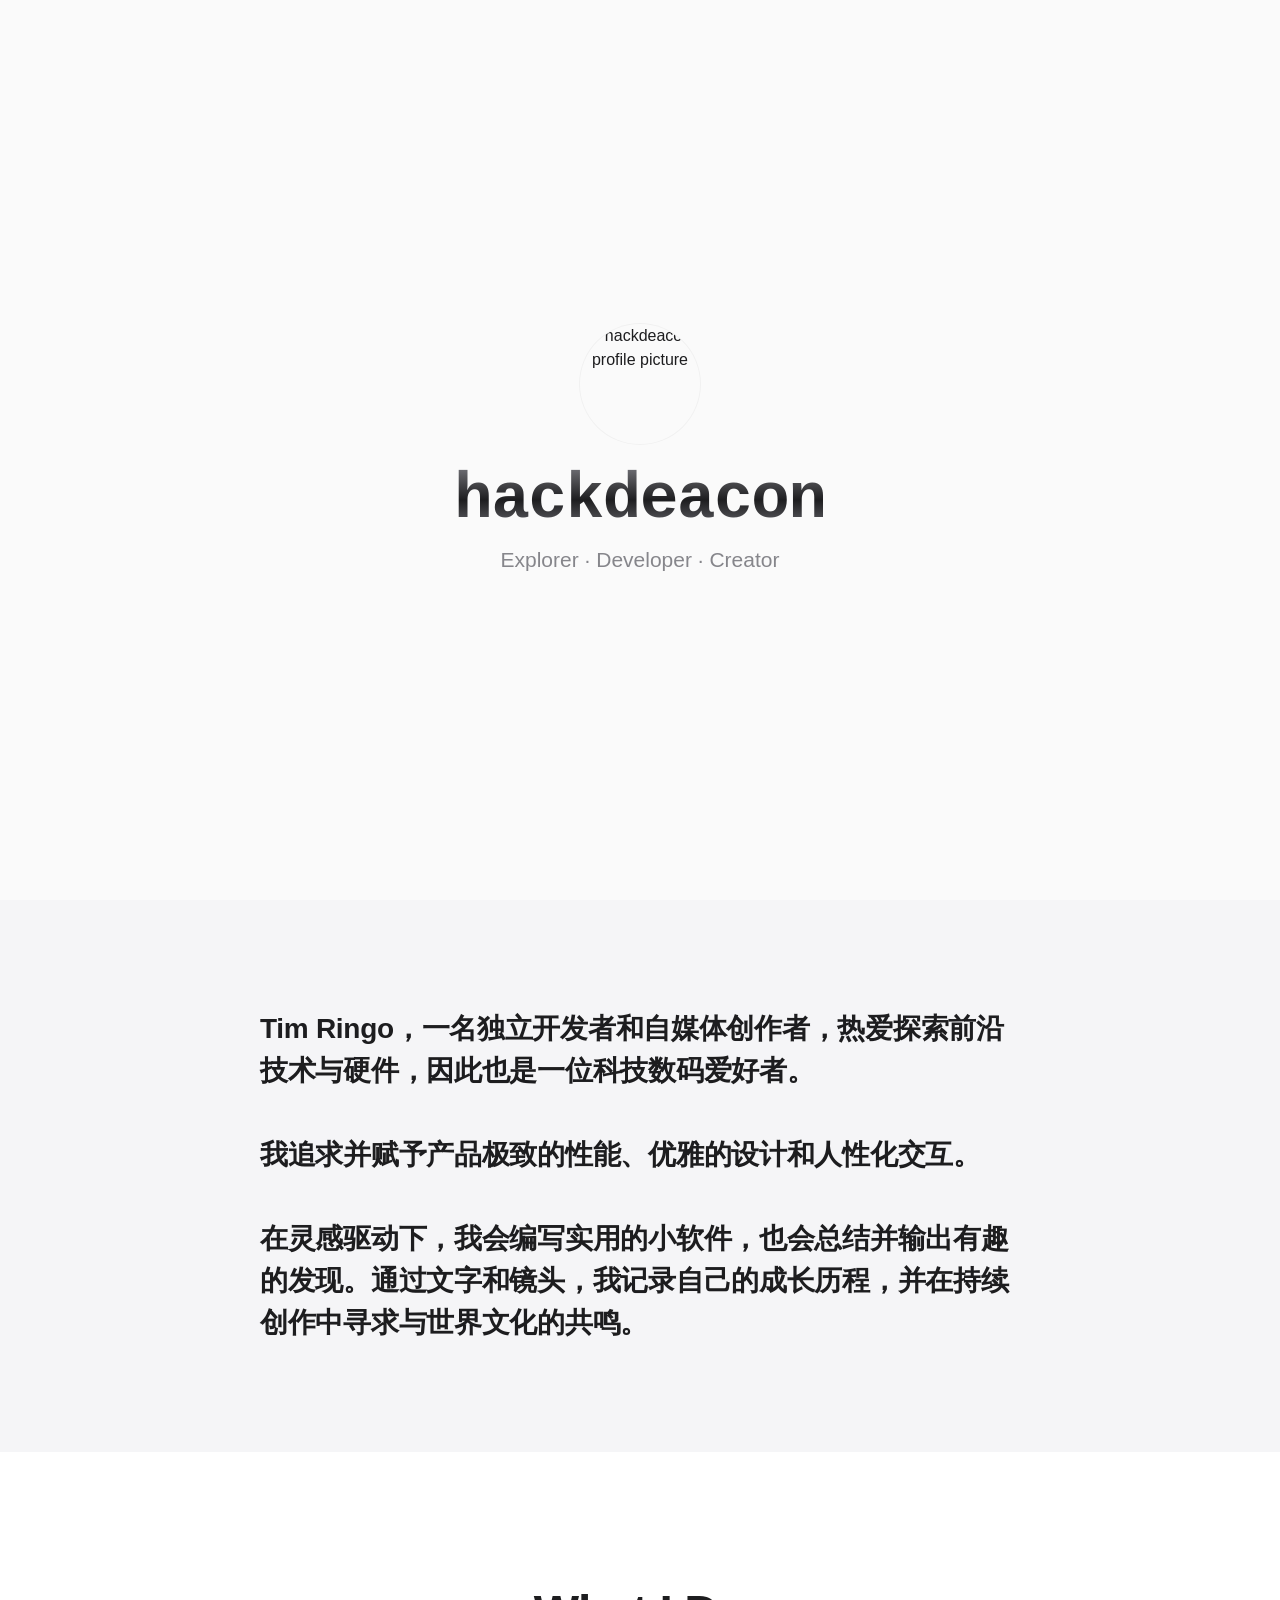
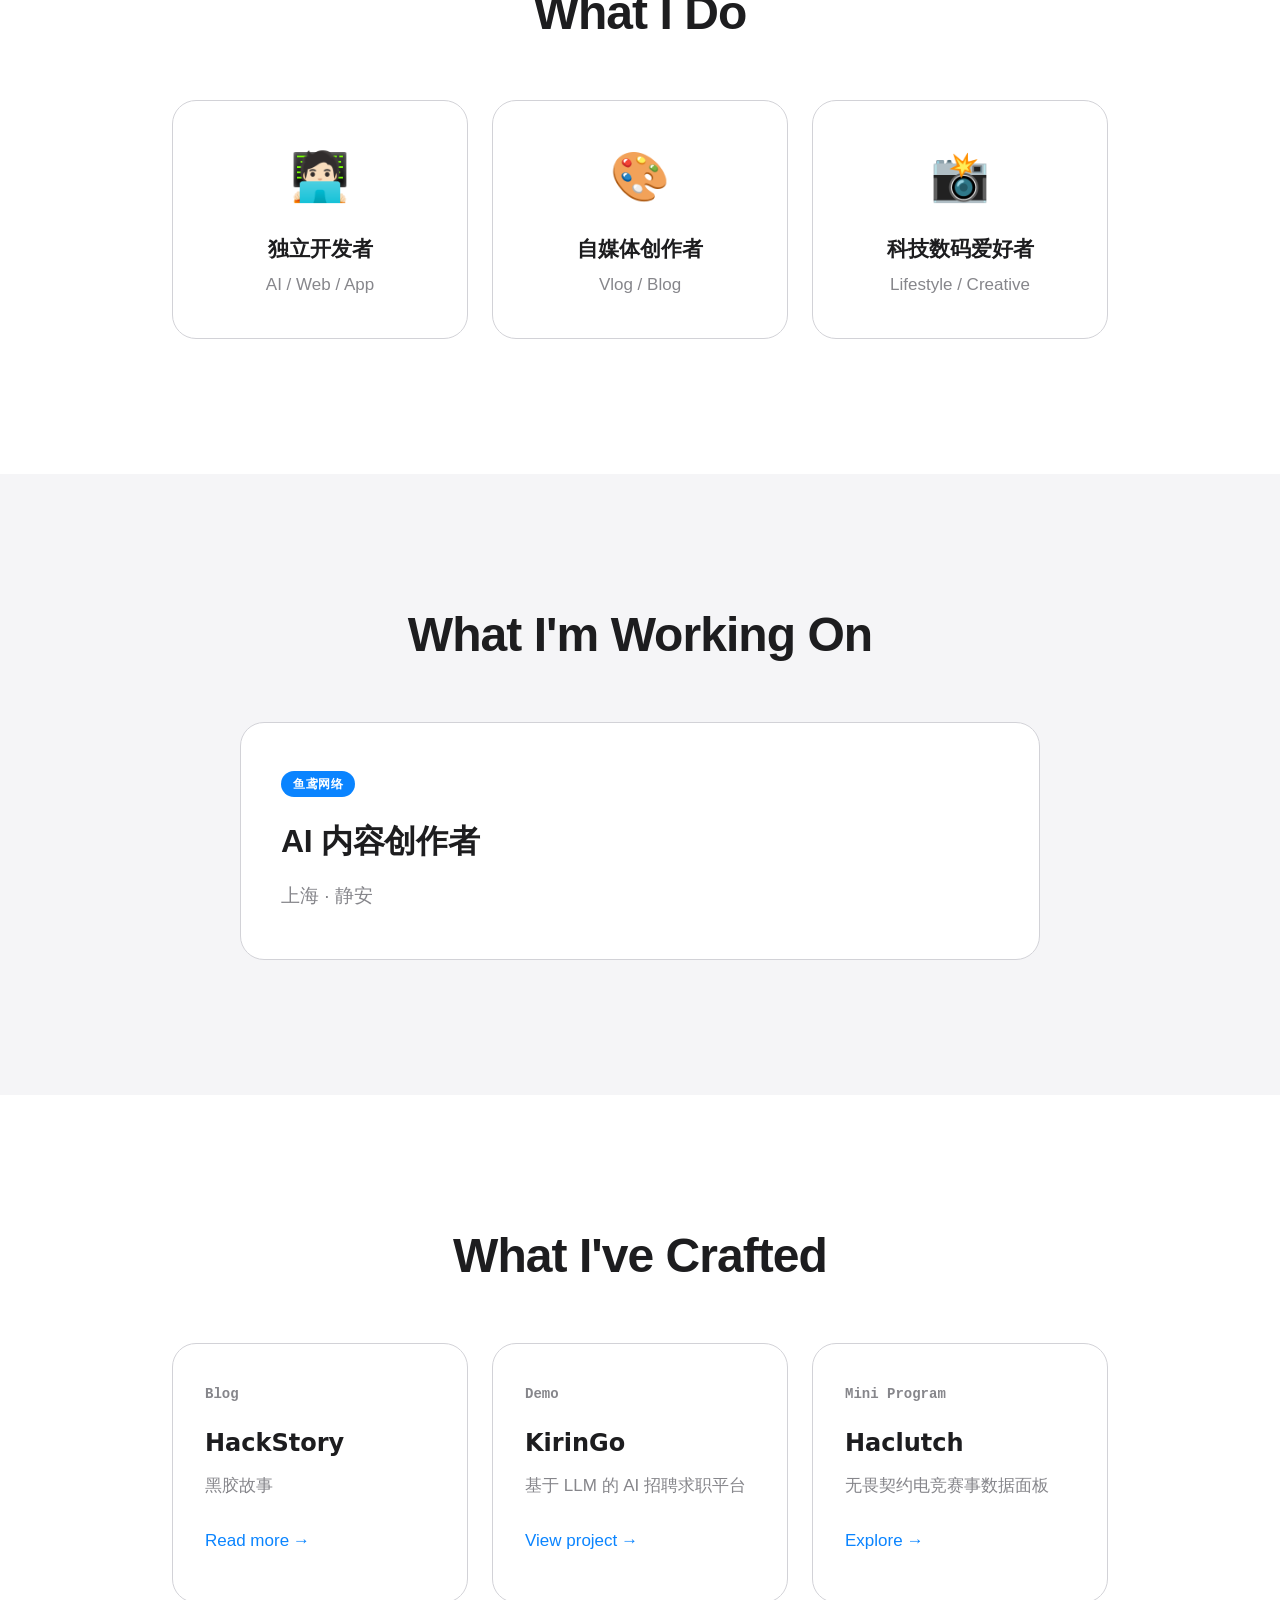
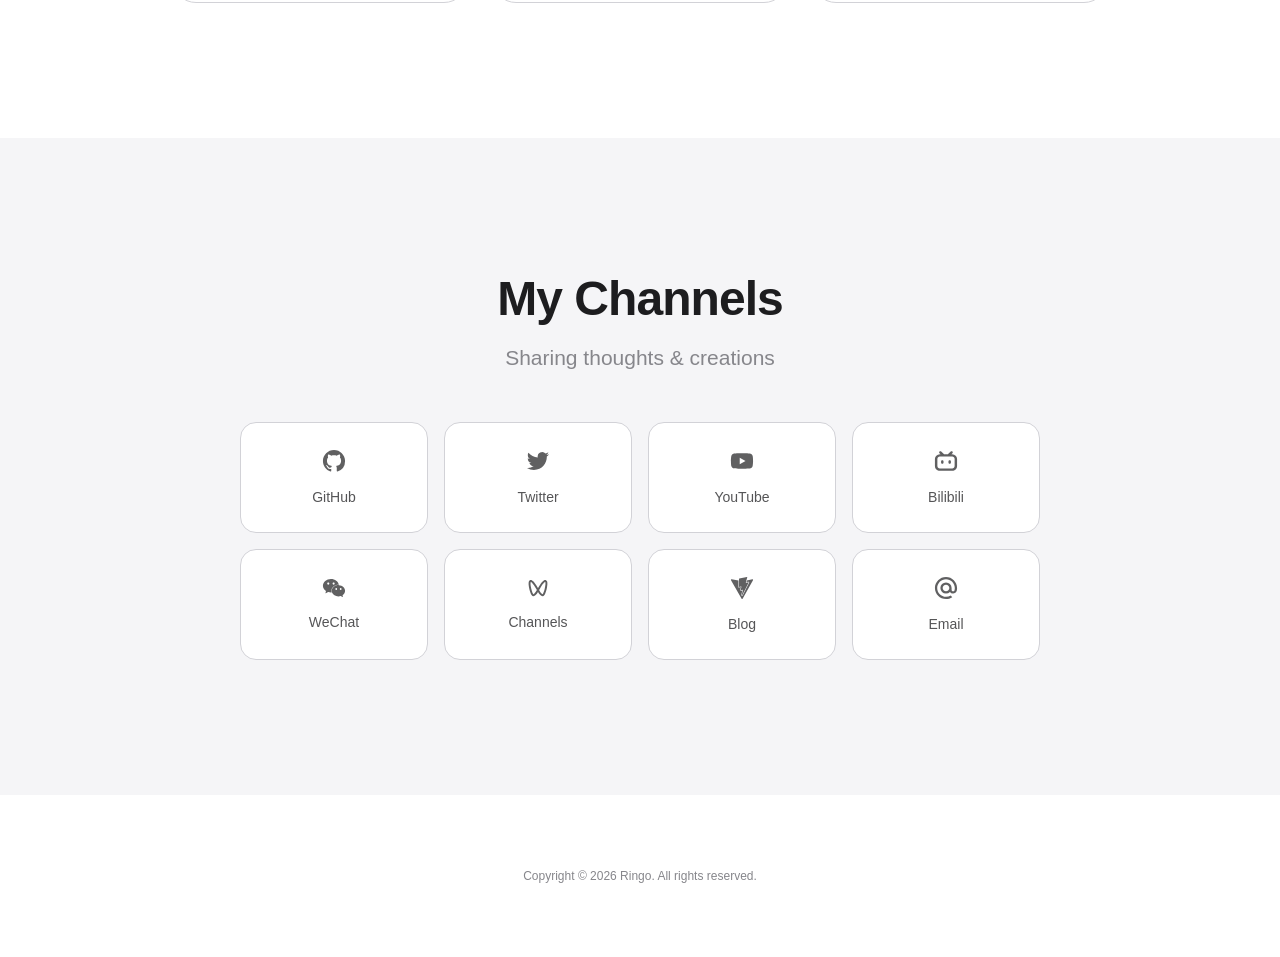
==== commit 1f7a3fab: "Align iOS status bar theme-color with hero background" ====
--- a/index.html
+++ b/index.html
@@ -39,8 +39,8 @@
     <meta name="twitter:creator" content="@hackdeacon">
     <meta name="twitter:site" content="@hackdeacon">
 
-    <meta name="theme-color" content="#ffffff" media="(prefers-color-scheme: light)">
-    <meta name="theme-color" content="#000000" media="(prefers-color-scheme: dark)">
+    <meta name="theme-color" content="#fafafa" media="(prefers-color-scheme: light)">
+    <meta name="theme-color" content="#161616" media="(prefers-color-scheme: dark)">
 
     <link rel="icon" type="image/png" sizes="32x32" href="https://pic.hackdeacon.cn/hack.png">
     <link rel="icon" type="image/png" sizes="16x16" href="https://pic.hackdeacon.cn/hack.png">
--- a/styles.css
+++ b/styles.css
@@ -81,6 +81,13 @@
 /* Hero Section - extends critical CSS */
 .hero {
     padding: 40px 22px;
+    background: #fafafa;
+}
+
+@media (prefers-color-scheme: dark) {
+    .hero {
+        background: #161616;
+    }
 }
 
 @supports (height: 100svh) {
@@ -411,7 +418,7 @@
 
     /* Platform-specific brand colors on hover */
     .social-links a[data-platform="github"]:hover svg {
-        color: #181717;
+        color: #8534F3;
     }
 
     .social-links a[data-platform="twitter"]:hover svg {
@@ -467,7 +474,7 @@
 @media (prefers-color-scheme: dark) {
     @media (hover: hover) and (prefers-reduced-motion: no-preference) {
         .social-links a[data-platform="github"]:hover svg {
-            color: #ffffff;
+            color: #0FBF3E;
         }
     }
 }
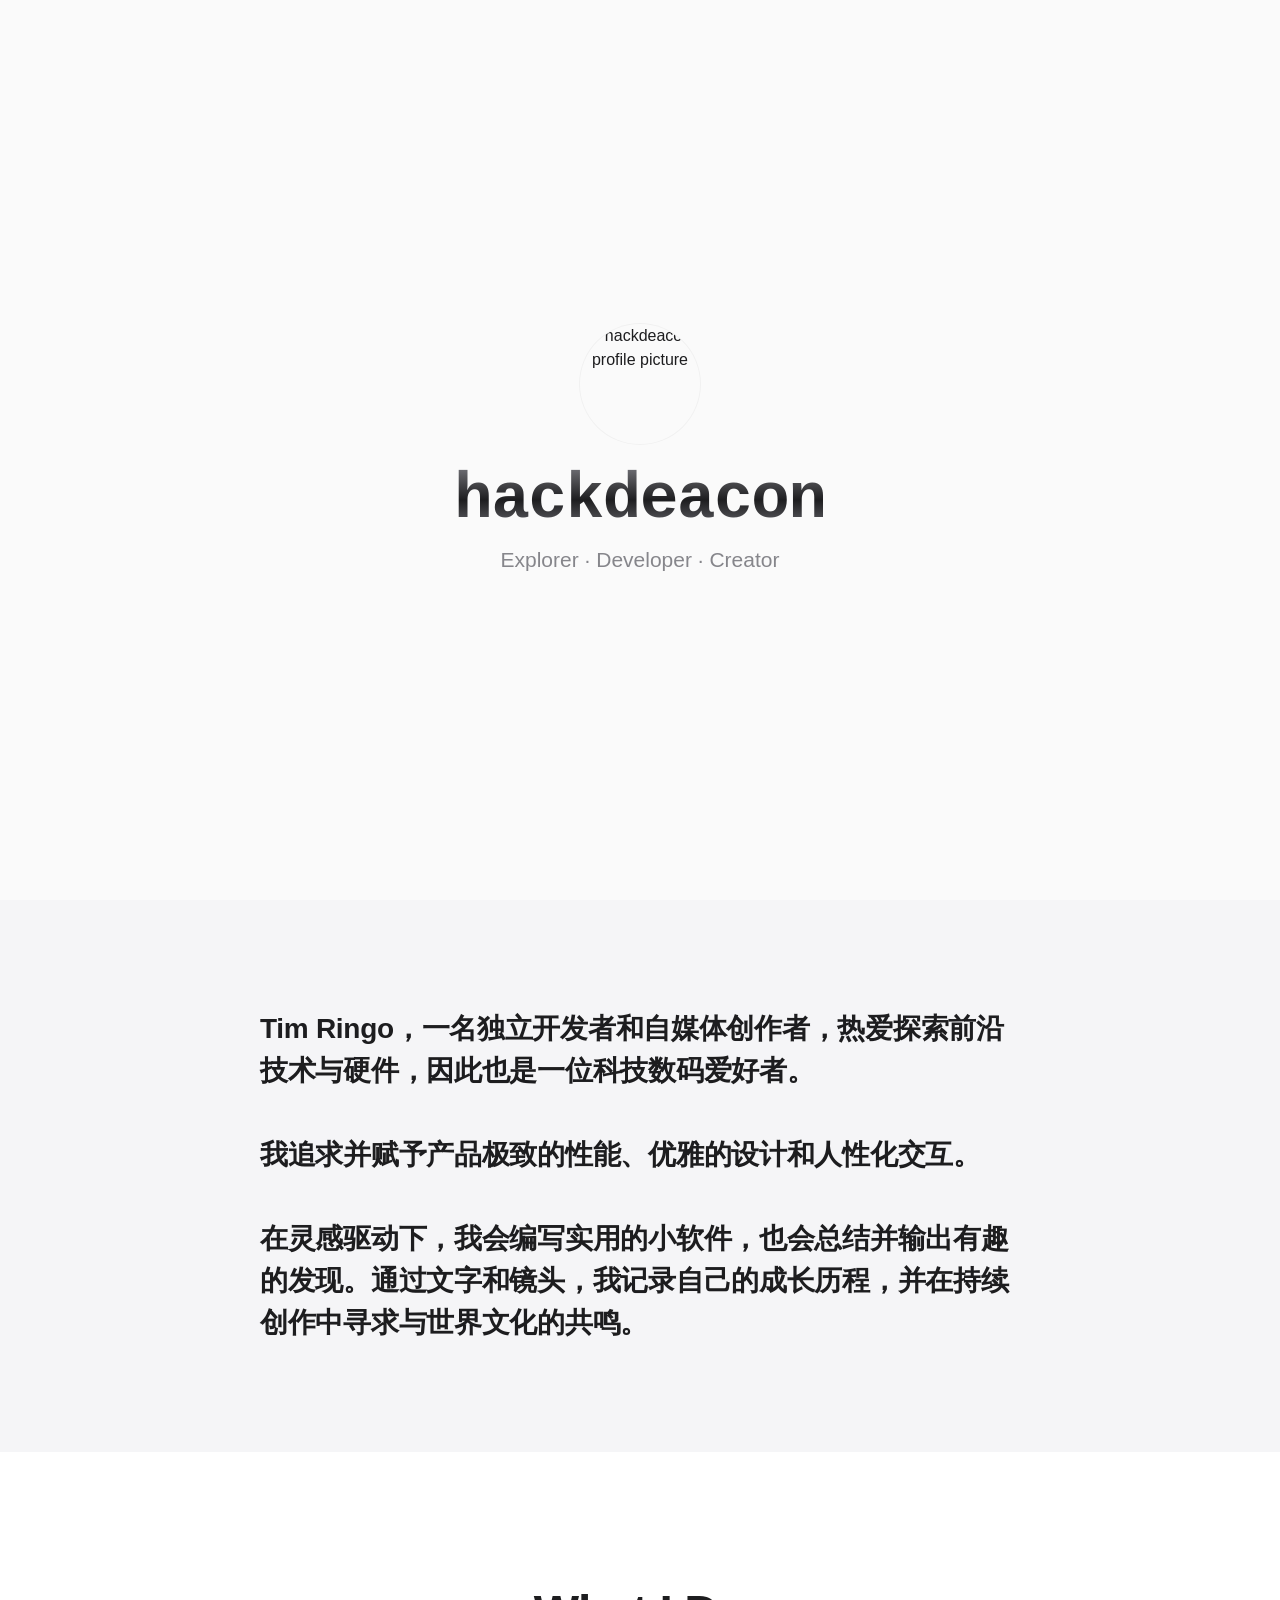
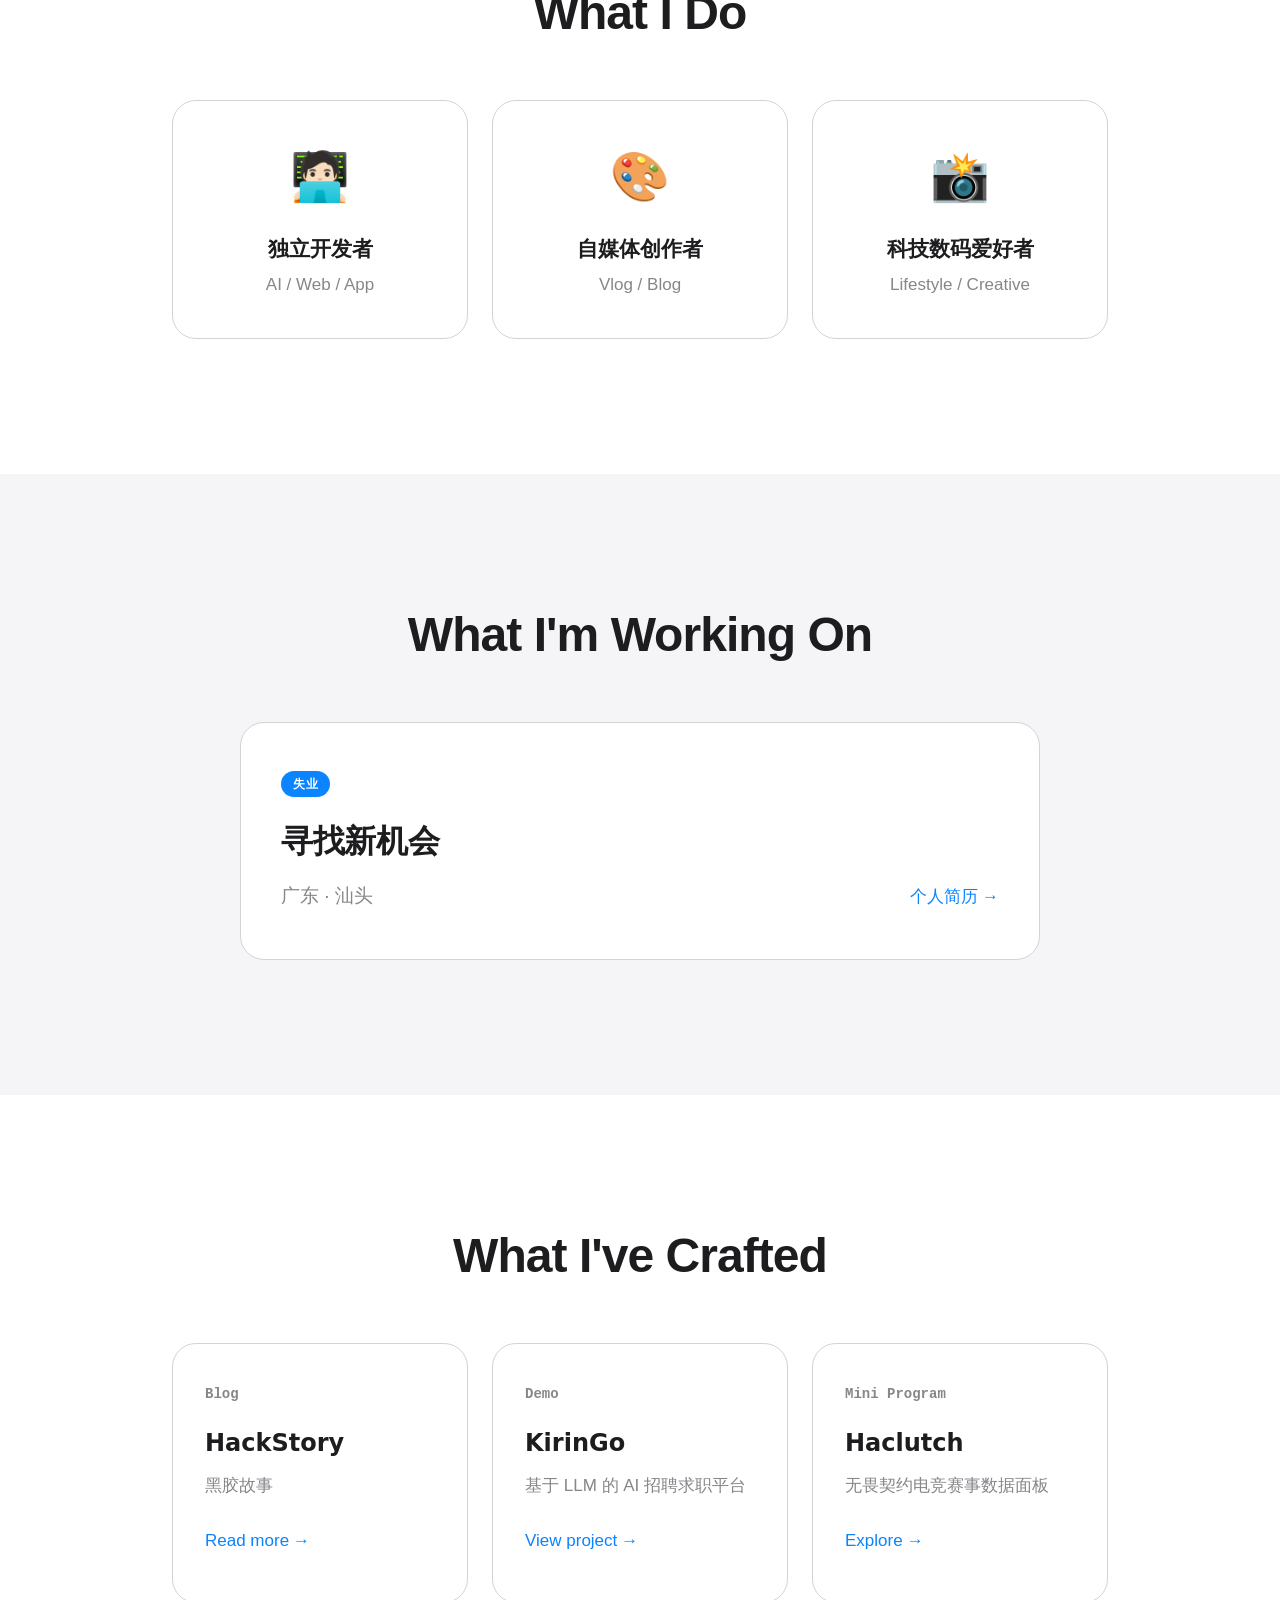
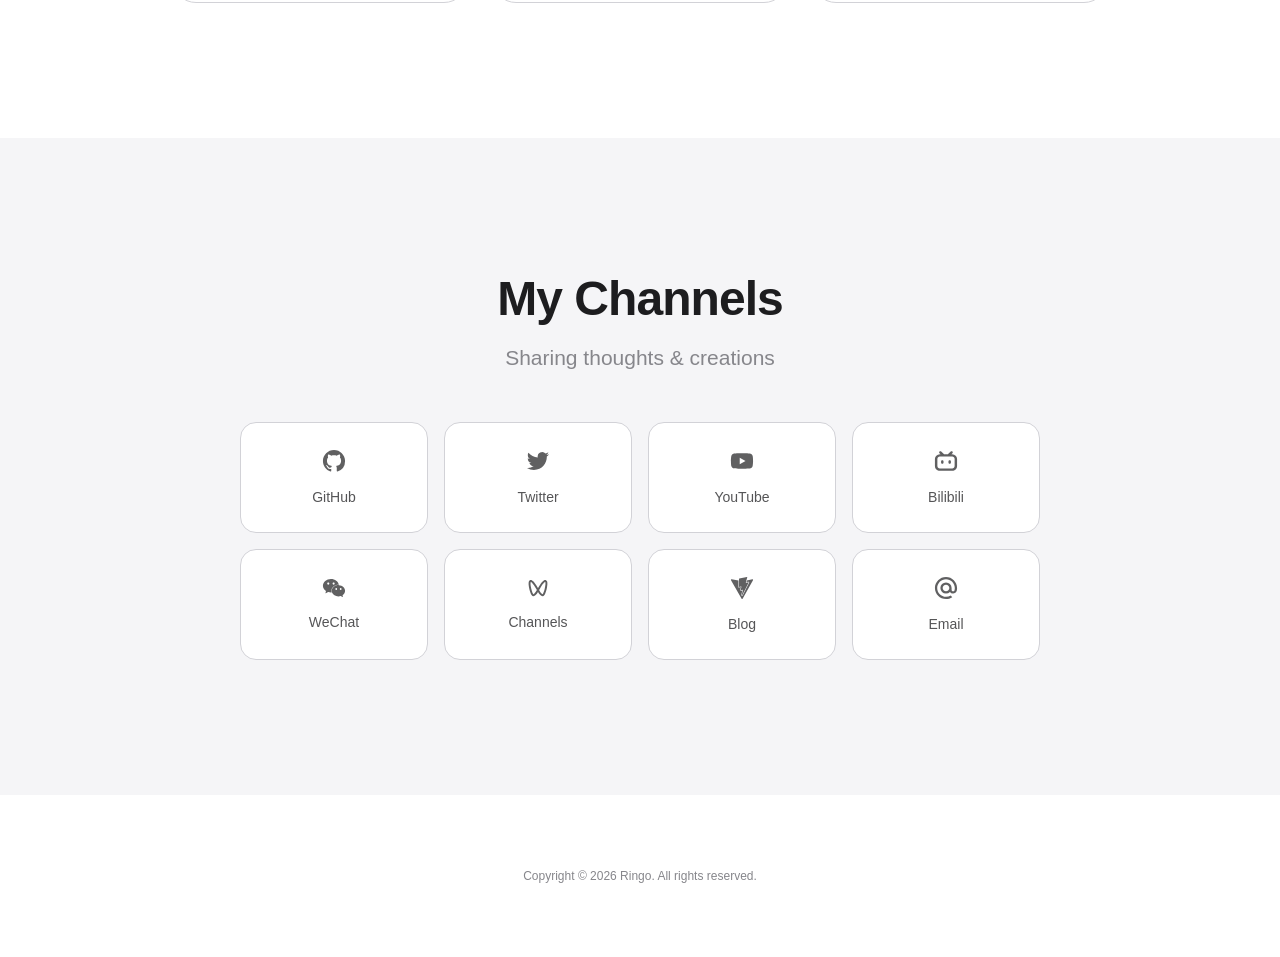
==== commit 9a36fbf3: "feat: add online resume page and update homepage - Add data-driven resume page (resume.html/js/css/j" ====
--- a/index.html
+++ b/index.html
@@ -20,7 +20,7 @@
 
     <meta property="og:type" content="website">
     <meta property="og:url" content="https://hackdeacon.cn/">
-    <meta property="og:title" content="hackdeacon | 黑衣执事">
+    <meta property="og:title" content="hackdeacon">
     <meta property="og:description"
         content="黑衣执事（hackdeacon）是天麟（Ringo）的个人品牌，专注 AI、Web、App 开发与科技数码内容创作。追求极致性能与优雅设计，用代码和镜头记录创作历程。">
     <meta property="og:image" content="https://rz.hackdeacon.cn/hotlink-ok/Warm_Woodlight.webp">
@@ -32,7 +32,7 @@
 
     <meta property="twitter:card" content="summary_large_image">
     <meta property="twitter:url" content="https://hackdeacon.cn/">
-    <meta property="twitter:title" content="hackdeacon | 黑衣执事">
+    <meta property="twitter:title" content="hackdeacon">
     <meta property="twitter:description"
         content="黑衣执事（hackdeacon）是天麟（Ringo）的个人品牌，专注 AI、Web、App 开发与科技数码内容创作。追求极致性能与优雅设计，用代码和镜头记录创作历程。">
     <meta property="twitter:image" content="https://rz.hackdeacon.cn/hotlink-ok/Warm_Woodlight.webp">
@@ -42,17 +42,13 @@
     <meta name="theme-color" content="#fafafa" media="(prefers-color-scheme: light)">
     <meta name="theme-color" content="#161616" media="(prefers-color-scheme: dark)">
 
-    <link rel="icon" type="image/png" sizes="32x32" href="https://pic.hackdeacon.cn/hack.png">
-    <link rel="icon" type="image/png" sizes="16x16" href="https://pic.hackdeacon.cn/hack.png">
-    <link rel="shortcut icon" href="https://pic.hackdeacon.cn/hack.png">
-
-    <link rel="apple-touch-icon" sizes="180x180" href="https://pic.hackdeacon.cn/hack.png">
-    <link rel="apple-touch-icon" sizes="152x152" href="https://pic.hackdeacon.cn/hack.png">
-    <link rel="apple-touch-icon" sizes="120x120" href="https://pic.hackdeacon.cn/hack.png">
-    <link rel="apple-touch-icon" sizes="76x76" href="https://pic.hackdeacon.cn/hack.png">
-
-    <link rel="preconnect" href="https://pic.hackdeacon.cn" crossorigin>
-    <link rel="dns-prefetch" href="https://pic.hackdeacon.cn">
+    <link rel="icon" type="image/png" sizes="32x32" href="https://rz.hackdeacon.cn/hack.png">
+    <link rel="icon" type="image/png" sizes="16x16" href="https://rz.hackdeacon.cn/hack.png">
+    <link rel="shortcut icon" href="https://rz.hackdeacon.cn/hack.png">
+    <link rel="apple-touch-icon" sizes="180x180" href="https://rz.hackdeacon.cn/hack.png">
+
+    <link rel="preconnect" href="https://rz.hackdeacon.cn" crossorigin>
+    <link rel="dns-prefetch" href="https://rz.hackdeacon.cn">
 
     <style>
         :root {
@@ -116,7 +112,7 @@
                 "name": "天麟",
                 "alternateName": ["Ringo", "hackdeacon", "黑衣执事"],
                 "url": "https://hackdeacon.cn/",
-                "image": "https://pic.hackdeacon.cn/hack-640.webp",
+                "image": "https://rz.hackdeacon.cn/hack-640.webp",
                 "description": "黑衣执事（hackdeacon）是天麟（Ringo）的个人品牌，专注 AI、Web、App 开发与科技数码内容创作。追求极致性能与优雅设计，用代码和镜头记录创作历程。",
                 "jobTitle": "Indie Developer & Content Creator",
                 "email": "hello@hackdeacon.cn",
@@ -159,7 +155,7 @@
 <body>
     <header>
         <section class="hero">
-            <img src="https://pic.hackdeacon.cn/hack-640.webp" class="avatar" alt="hackdeacon profile picture" width="120"
+            <img src="https://rz.hackdeacon.cn/hack-640.webp" class="avatar" alt="hackdeacon profile picture" width="120"
                 height="120" loading="eager" fetchpriority="high" decoding="async">
             <h1>hackdeacon</h1>
             <p class="subtitle">Explorer · Developer · Creator</p>
@@ -206,9 +202,10 @@
         <div class="container">
             <h2>What I'm Working On</h2>
             <div class="current-card">
-                <span class="badge">鱼鸢网络</span>
-                <h3>AI 内容创作者</h3>
-                <p>上海 · 静安</p>
+                <span class="badge">失业</span>
+                <h3>寻找新机会</h3>
+                <p>广东 · 汕头</p>
+                <a href="resume.html" class="link">个人简历</a>
             </div>
         </div>
     </section>
--- a/styles.css
+++ b/styles.css
@@ -261,6 +261,7 @@
 }
 
 .current-card {
+    position: relative;
     padding: 48px 40px;
     max-width: 800px;
     margin: 0 auto;
@@ -292,6 +293,12 @@
     font-size: 19px;
     line-height: 1.6;
     color: var(--text-secondary);
+}
+
+.current-card .link {
+    position: absolute;
+    bottom: 40px;
+    right: 40px;
 }
 
 /* Projects Section */
@@ -627,6 +634,11 @@
         line-height: 1.6;
     }
 
+    .current-card .link {
+        bottom: 24px;
+        right: 24px;
+    }
+
     .projects-grid {
         grid-template-columns: 1fr;
         gap: 16px;
@@ -706,6 +718,11 @@
 
     .current-card p {
         line-height: 1.65;
+    }
+
+    .current-card .link {
+        bottom: 20px;
+        right: 20px;
     }
 
     .project-card p {
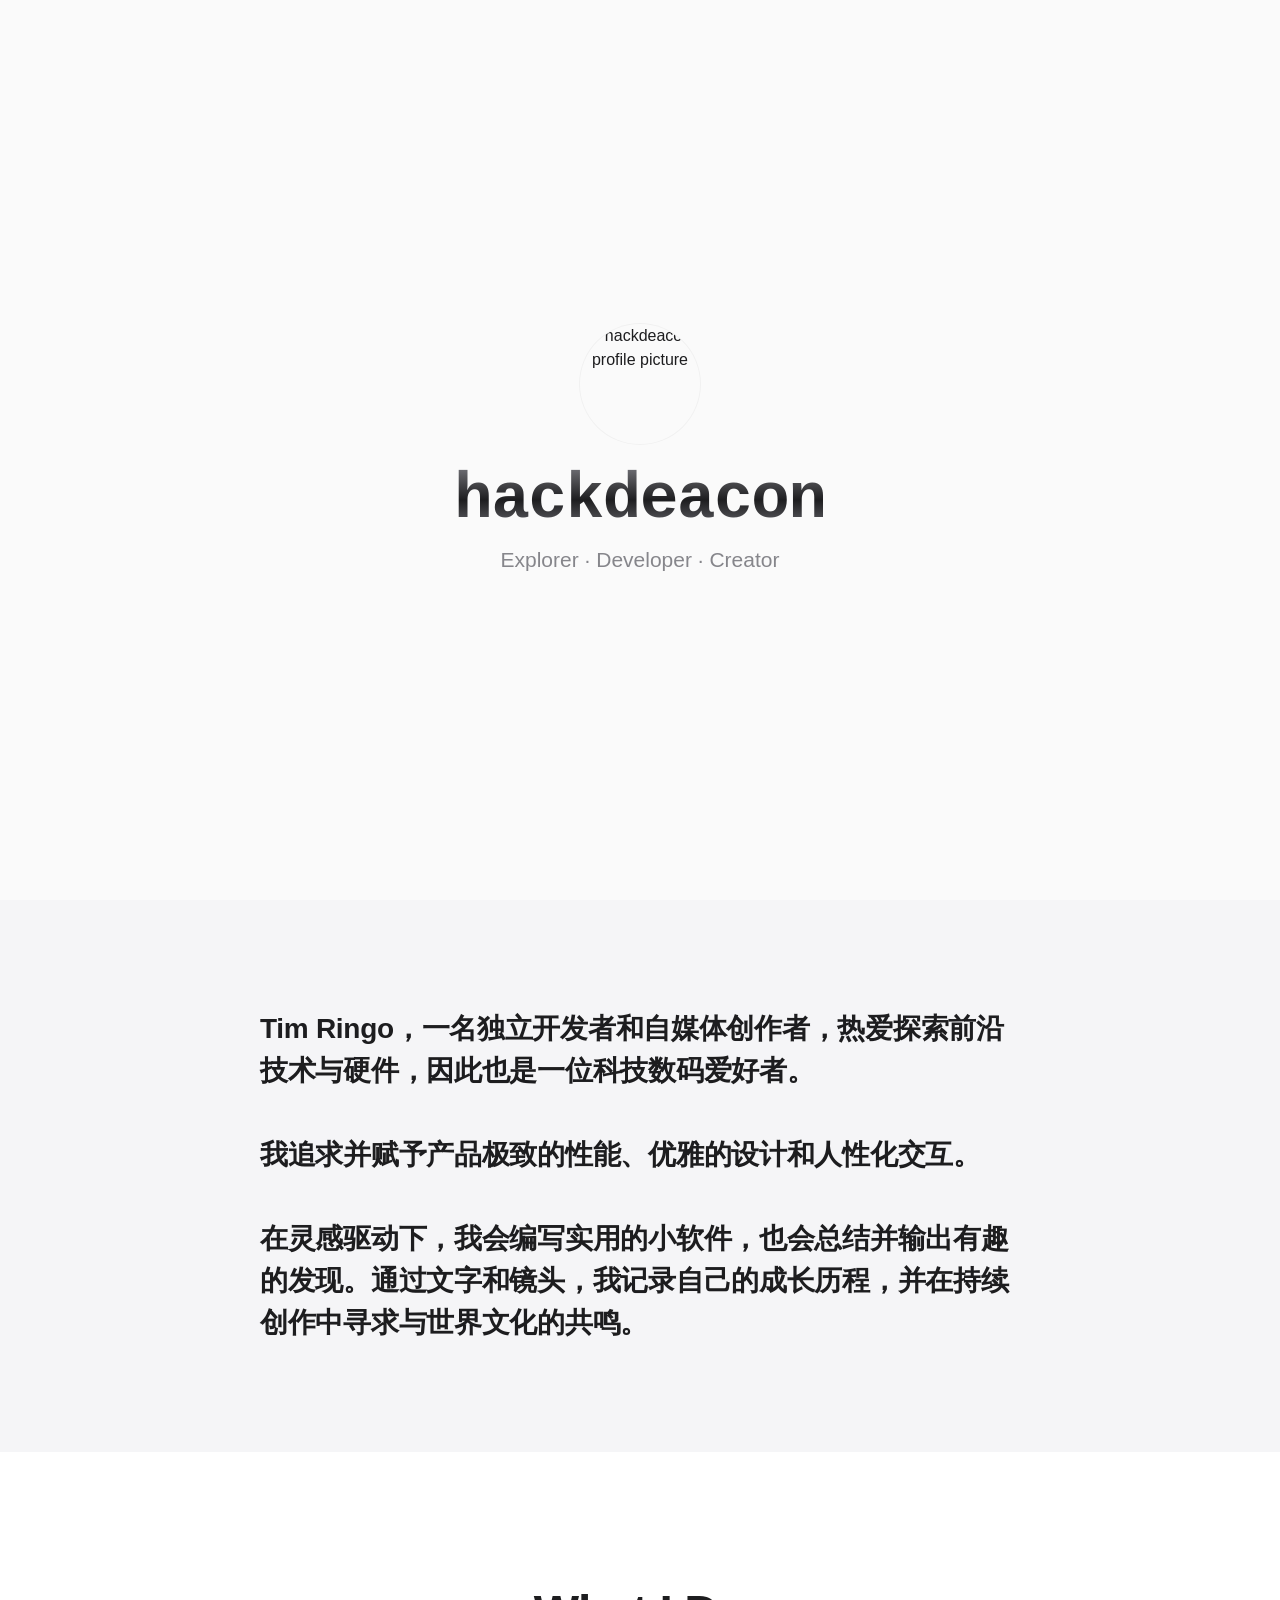
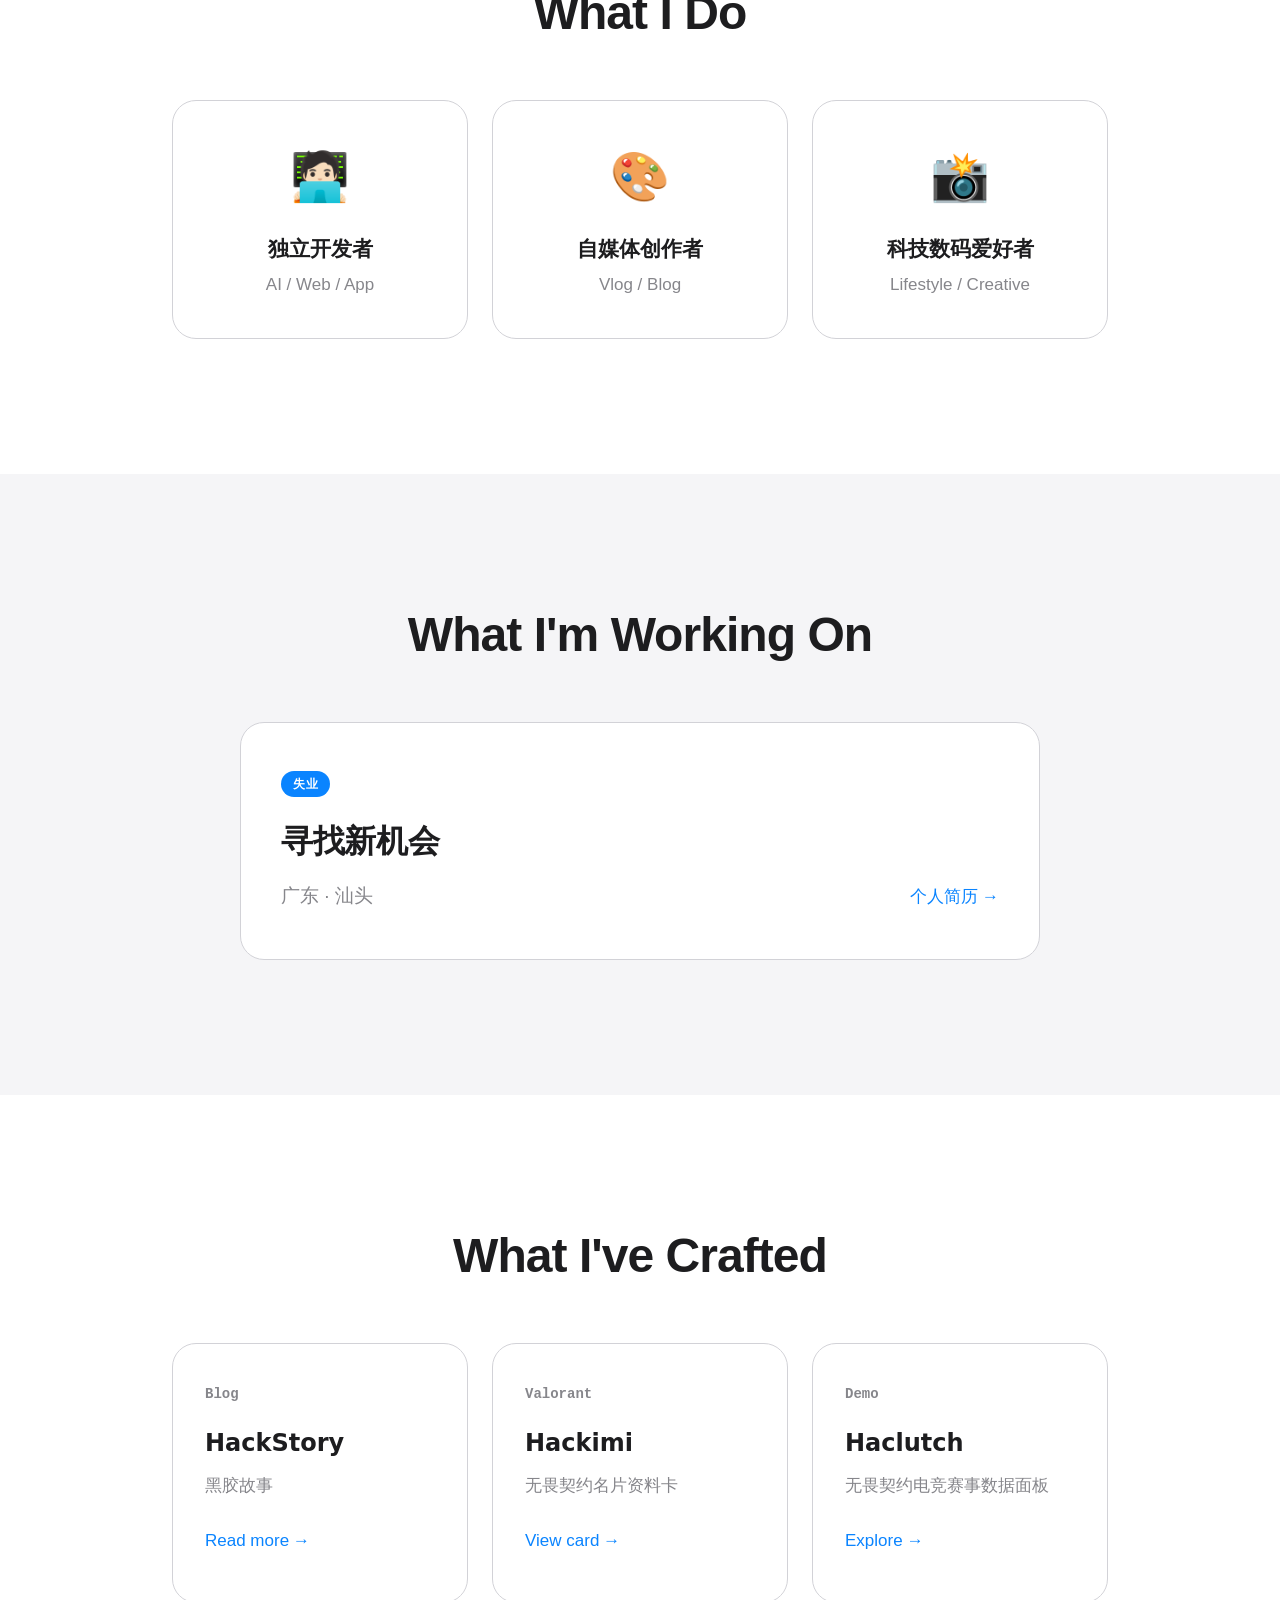
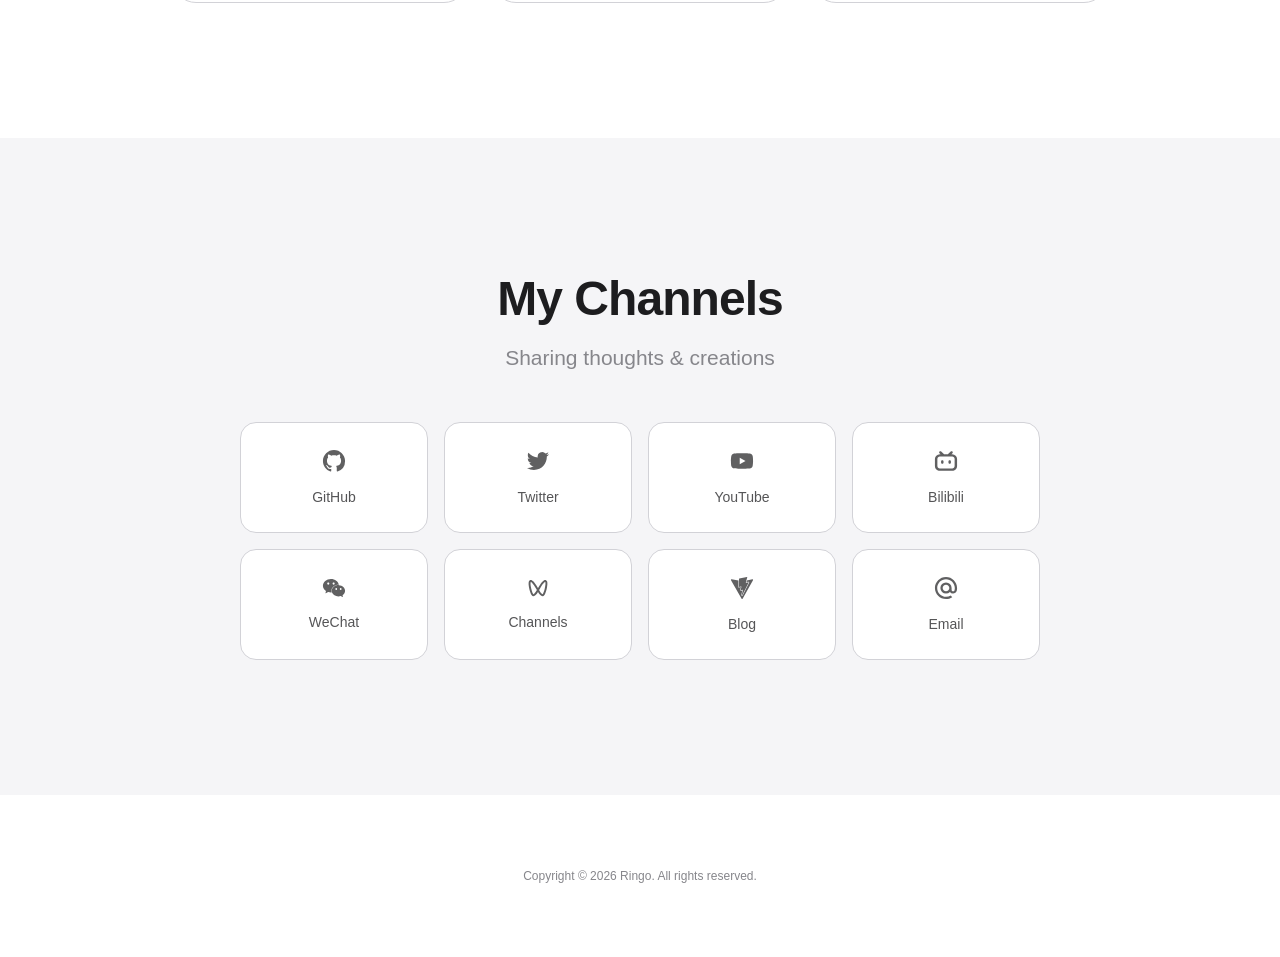
==== commit 6d7bcb05: "update projects: add Hackimi valorant card, adjust project list" ====
--- a/index.html
+++ b/index.html
@@ -115,7 +115,7 @@
                 "image": "https://rz.hackdeacon.cn/hack-640.webp",
                 "description": "黑衣执事（hackdeacon）是天麟（Ringo）的个人品牌，专注 AI、Web、App 开发与科技数码内容创作。追求极致性能与优雅设计，用代码和镜头记录创作历程。",
                 "jobTitle": "Indie Developer & Content Creator",
-                "email": "hello@hackdeacon.cn",
+                "email": "hi@hackdeacon.cn",
                 "sameAs": [
                     "https://github.com/hackdeacon",
                     "https://x.com/hackdeacon",
@@ -205,7 +205,7 @@
                 <span class="badge">失业</span>
                 <h3>寻找新机会</h3>
                 <p>广东 · 汕头</p>
-                <a href="resume.html" class="link">个人简历</a>
+                <a href="resume" class="link" target="_blank">个人简历</a>
             </div>
         </div>
     </section>
@@ -221,13 +221,13 @@
                     <a href="https://hackstory.cn" class="link" target="_blank" aria-label="Read more about HackStory">Read more</a>
                 </article>
                 <article class="project-card">
-                    <div class="project-number">Demo</div>
-                    <h3>KirinGo</h3>
-                    <p>基于 LLM 的 AI 招聘求职平台</p>
-                    <a href="https://kiringo.cn" class="link" target="_blank">View project</a>
+                    <div class="project-number">Valorant</div>
+                    <h3>Hackimi</h3>
+                    <p>无畏契约名片资料卡</p>
+                    <a href="https://hackimi.cn" class="link" target="_blank">View card</a>
                 </article>
                 <article class="project-card">
-                    <div class="project-number">Mini Program</div>
+                    <div class="project-number">Demo</div>
                     <h3>Haclutch</h3>
                     <p>无畏契约电竞赛事数据面板</p>
                     <a href="https://vct.hackdeacon.cn" class="link" target="_blank">Explore</a>
@@ -317,7 +317,7 @@
                     </svg>
                     <span>Blog</span>
                 </a>
-                <a href="mailto:hello@hackdeacon.cn" aria-label="Email" data-platform="email">
+                <a href="mailto:hi@hackdeacon.cn" aria-label="Email" data-platform="email">
                     <svg viewBox="-1 -1 26 26" fill="currentColor">
                         <path
                             d="M15.61 12c0 1.99-1.62 3.61-3.61 3.61-1.99 0-3.61-1.62-3.61-3.61 0-1.99 1.62-3.61 3.61-3.61 1.99 0 3.61 1.62 3.61 3.61M12 0C5.383 0 0 5.383 0 12s5.383 12 12 12c2.424 0 4.761-.722 6.76-2.087l.034-.024-1.617-1.879-.027.017A9.494 9.494 0 0 1 12 21.54c-5.26 0-9.54-4.28-9.54-9.54 0-5.26 4.28-9.54 9.54-9.54 5.26 0 9.54 4.28 9.54 9.54a9.63 9.63 0 0 1-.225 2.05c-.301 1.239-1.169 1.618-1.82 1.568-.654-.053-1.42-.52-1.426-1.661V12A6.076 6.076 0 0 0 12 5.93 6.076 6.076 0 0 0 5.93 12 6.076 6.076 0 0 0 12 18.07a6.02 6.02 0 0 0 4.3-1.792 3.9 3.9 0 0 0 3.32 1.805c.874 0 1.74-.292 2.437-.821.719-.547 1.256-1.336 1.553-2.285.047-.154.135-.504.135-.507l.002-.013c.175-.76.253-1.52.253-2.457 0-6.617-5.383-12-12-12" />
